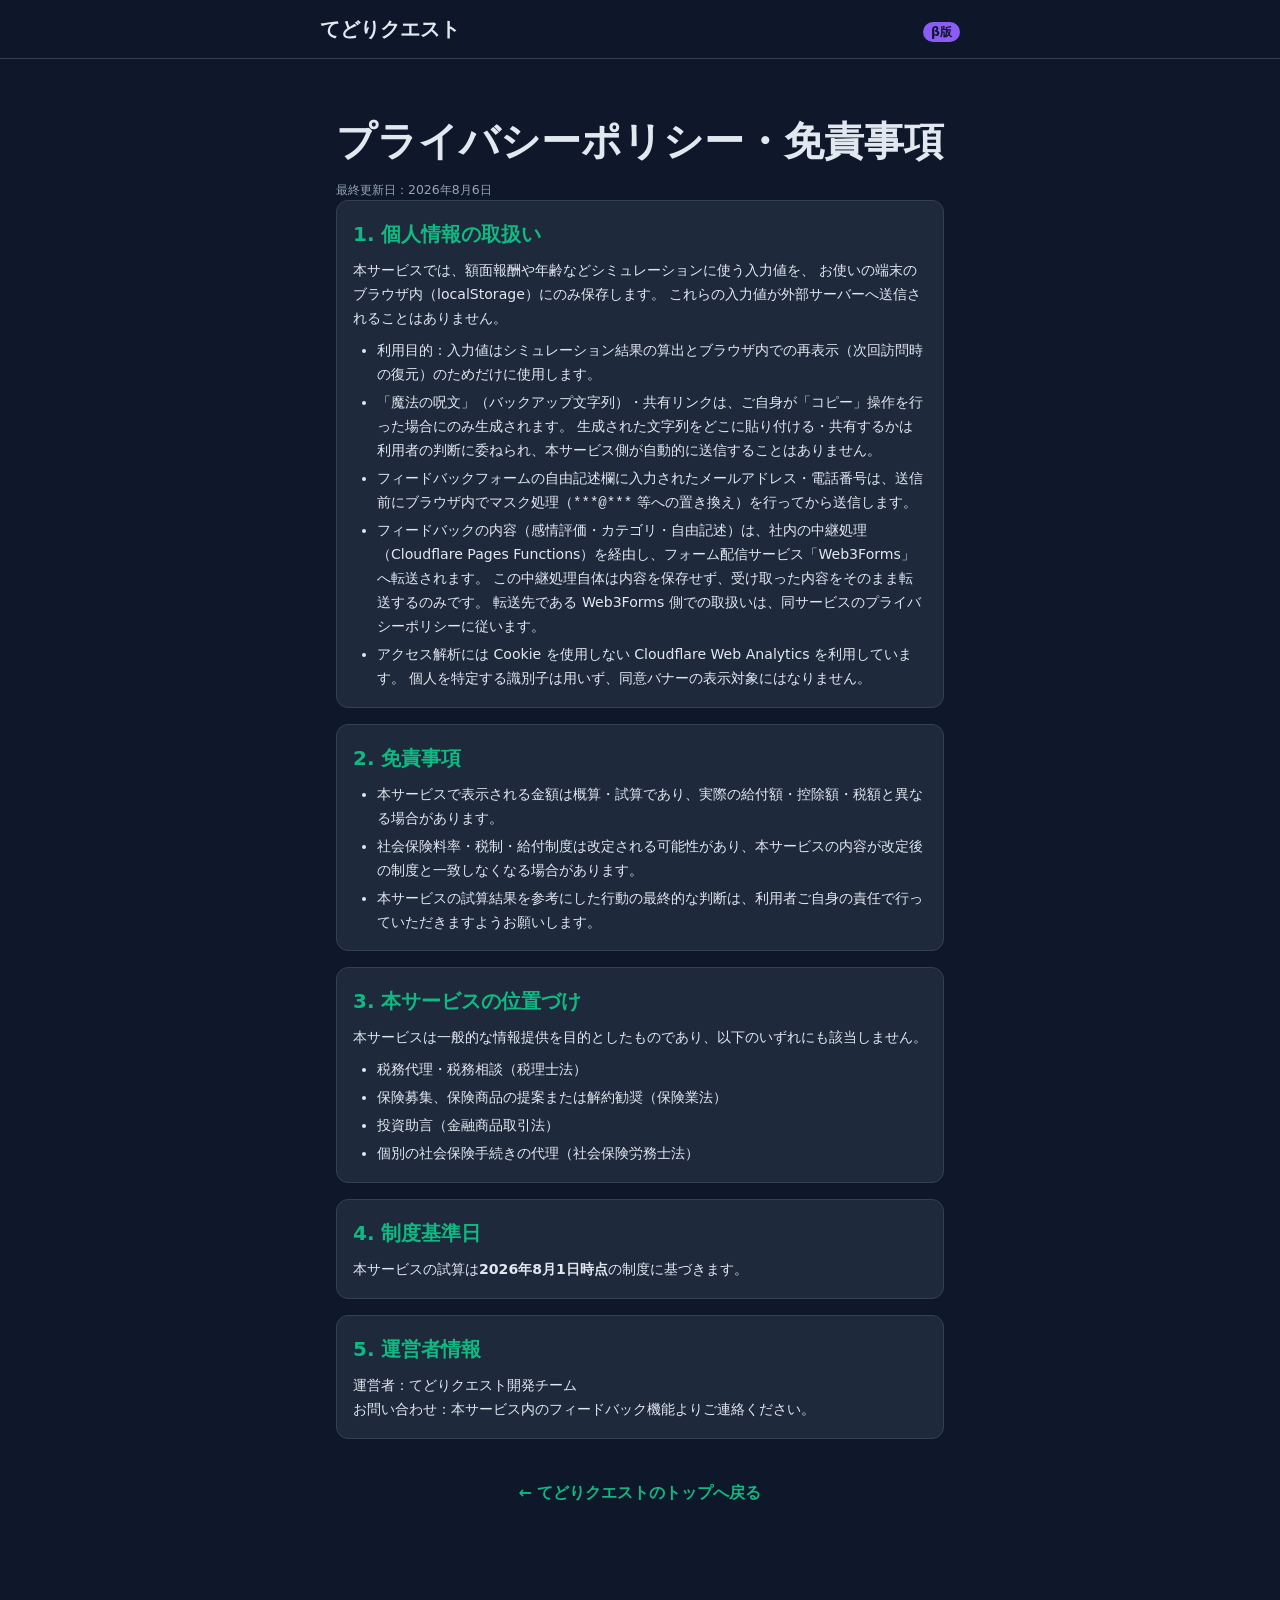
==== privacy.html @ 33de1c2b "Add files via upload" ====
<!DOCTYPE html>
<html lang="ja">
<head>
<meta charset="UTF-8">
<meta name="viewport" content="width=device-width, initial-scale=1, viewport-fit=cover">
<title>プライバシーポリシー・免責事項｜てどりクエスト</title>
<meta name="description" content="てどりクエストのプライバシーポリシー・免責事項・運営者情報。個人情報の取扱いと試算の位置づけについて説明します。">
<meta name="robots" content="noindex">
<link rel="icon" type="image/svg+xml" href="./favicon.svg">
<link rel="stylesheet" href="./style.css">
</head>
<body>

<header class="app-header">
  <div class="app-header__inner">
    <div class="app-header__row">
      <span class="app-header__rank" style="font-size:var(--fs-lg); font-weight:700; color:var(--c-text);">
        てどりクエスト
      </span>
      <span class="app-header__badge">β版</span>
    </div>
  </div>
</header>

<main>
  <section>
    <h1 style="font-size:var(--fs-2xl); margin-top:var(--sp-6);">プライバシーポリシー・免責事項</h1>
    <p class="policy-updated">最終更新日：2026年8月6日</p>

    <div class="card policy-section">
      <h2>1. 個人情報の取扱い</h2>
      <p>
        本サービスでは、額面報酬や年齢などシミュレーションに使う入力値を、
        お使いの端末のブラウザ内（localStorage）にのみ保存します。
        これらの入力値が外部サーバーへ送信されることはありません。
      </p>
      <ul>
        <li>
          利用目的：入力値はシミュレーション結果の算出とブラウザ内での再表示（次回訪問時の復元）のためだけに使用します。
        </li>
        <li>
          「魔法の呪文」（バックアップ文字列）・共有リンクは、ご自身が「コピー」操作を行った場合にのみ生成されます。
          生成された文字列をどこに貼り付ける・共有するかは利用者の判断に委ねられ、本サービス側が自動的に送信することはありません。
        </li>
        <li>
          フィードバックフォームの自由記述欄に入力されたメールアドレス・電話番号は、送信前にブラウザ内でマスク処理（<code>***@***</code> 等への置き換え）を行ってから送信します。
        </li>
        <li>
          フィードバックの内容（感情評価・カテゴリ・自由記述）は、社内の中継処理（Cloudflare Pages Functions）を経由し、フォーム配信サービス「Web3Forms」へ転送されます。
          この中継処理自体は内容を保存せず、受け取った内容をそのまま転送するのみです。
          転送先である Web3Forms 側での取扱いは、同サービスのプライバシーポリシーに従います。
        </li>
        <li>
          アクセス解析には Cookie を使用しない Cloudflare Web Analytics を利用しています。
          個人を特定する識別子は用いず、同意バナーの表示対象にはなりません。
        </li>
      </ul>
    </div>

    <div class="card policy-section">
      <h2>2. 免責事項</h2>
      <ul>
        <li>本サービスで表示される金額は概算・試算であり、実際の給付額・控除額・税額と異なる場合があります。</li>
        <li>社会保険料率・税制・給付制度は改定される可能性があり、本サービスの内容が改定後の制度と一致しなくなる場合があります。</li>
        <li>本サービスの試算結果を参考にした行動の最終的な判断は、利用者ご自身の責任で行っていただきますようお願いします。</li>
      </ul>
    </div>

    <div class="card policy-section">
      <h2>3. 本サービスの位置づけ</h2>
      <p>本サービスは一般的な情報提供を目的としたものであり、以下のいずれにも該当しません。</p>
      <ul>
        <li>税務代理・税務相談（税理士法）</li>
        <li>保険募集、保険商品の提案または解約勧奨（保険業法）</li>
        <li>投資助言（金融商品取引法）</li>
        <li>個別の社会保険手続きの代理（社会保険労務士法）</li>
      </ul>
    </div>

    <div class="card policy-section">
      <h2>4. 制度基準日</h2>
      <p>本サービスの試算は<strong>2026年8月1日時点</strong>の制度に基づきます。</p>
    </div>

    <div class="card policy-section">
      <h2>5. 運営者情報</h2>
      <!-- ★運営者名・連絡先は仕様書に具体的な指定が無いため、実在の名称を推測で埋めていない。
           公開前に正式名称・連絡手段（Xアカウント等）へ差し替えること（要確認・報告済み） -->
      <p>運営者：てどりクエスト開発チーム</p>
      <p>お問い合わせ：本サービス内のフィードバック機能よりご連絡ください。</p>
    </div>

    <p style="margin-top:var(--sp-8); text-align:center;">
      <a class="policy-back" href="./index.html">← てどりクエストのトップへ戻る</a>
    </p>
  </section>
</main>

</body>
</html>
---- style.css ----
/* style.css — 素のCSS。フレームワーク・プリプロセッサ・ビルド不使用（CLAUDE.md 制約9）。 */

/* ===== ① デザイントークン（すべてここで一元管理） ===== */
:root{
  /* 色：必ず HEX。oklch()/lab()/color-mix() 禁止（html2canvas 非対応・CLAUDE.md 制約10） */
  --c-bg:        #0F172A;
  --c-surface:   #1E293B;
  --c-border:    #334155;
  --c-text:      #E2E8F0;
  --c-text-mute: #94A3B8;
  --c-brand:     #10B981;
  --c-accent:    #F59E0B;
  --c-beta:      #8B5CF6;
  --c-danger:    #EF4444;

  /* 間隔：4px グリッド */
  --sp-1:.25rem; --sp-2:.5rem;  --sp-3:.75rem;
  --sp-4:1rem;   --sp-6:1.5rem; --sp-8:2rem;

  /* 文字：clamp でモバイル〜デスクトップを1指定でカバー */
  --fs-xs:  clamp(.7rem, 2.6vw, .78rem);
  --fs-sm:  clamp(.8rem, 3vw,   .88rem);
  --fs-base:clamp(.9rem, 3.4vw, 1rem);
  --fs-lg:  clamp(1.05rem, 4vw, 1.25rem);
  --fs-xl:  clamp(1.3rem, 5.5vw, 1.75rem);
  --fs-2xl: clamp(1.8rem, 8vw,   2.5rem);

  --radius:12px; --radius-full:999px;
  --dur:180ms; --ease:cubic-bezier(.4,0,.2,1);
}

/* ===== ② リセット（最小限） ===== */
*,*::before,*::after{box-sizing:border-box;}
body,h1,h2,h3,h4,p,figure,ul{margin:0;padding:0;}
ul{list-style:none;}
img,svg{display:block;max-width:100%;}
button,input,select,textarea{font:inherit;color:inherit;}
a{color:inherit;}
[hidden]{display:none !important;}   /* ★他のdisplay指定に負けないよう明示する */

/* ===== ③ ベース ===== */
body{
  background:var(--c-bg); color:var(--c-text);
  font-family:"Noto Sans JP",system-ui,-apple-system,"Hiragino Sans",sans-serif;
  font-size:var(--fs-base); line-height:1.7;
  -webkit-text-size-adjust:100%;
  padding-bottom:calc(64px + env(safe-area-inset-bottom));   /* ボトムナビ分の余白 */
}
main{display:block; max-width:640px; margin:0 auto; padding:0 var(--sp-4);}
h2{font-size:var(--fs-xl); font-weight:700;}
h3{font-size:var(--fs-lg); font-weight:700;}
h4{font-size:var(--fs-base); font-weight:700;}
section{padding:var(--sp-6) 0; border-bottom:1px solid var(--c-border);}
section:last-of-type{border-bottom:none;}
.section-lead{color:var(--c-text-mute); font-size:var(--fs-sm); margin-top:var(--sp-1);}

/* ===== ④ コンポーネント（BEM風の命名。ユーティリティを乱造しない） ===== */
.card{
  background:var(--c-surface); border:1px solid var(--c-border);
  border-radius:var(--radius); padding:var(--sp-4);
}
.card + .card{margin-top:var(--sp-4);}
.card__title{display:flex; align-items:center; gap:var(--sp-2); font-size:var(--fs-base); font-weight:700;}

.btn{
  display:inline-flex; align-items:center; justify-content:center; gap:var(--sp-2);
  min-height:44px; padding:var(--sp-3) var(--sp-4);   /* ★タップ領域 44px 確保 */
  border:none; border-radius:var(--radius);
  background:var(--c-brand); color:var(--c-bg); font-weight:700;
  cursor:pointer; transition:opacity var(--dur) var(--ease);
}
.btn:disabled{opacity:.5; cursor:not-allowed;}
.btn--ghost{background:transparent; color:var(--c-brand); border:1px solid var(--c-brand);}
.btn--accent{background:var(--c-accent); color:var(--c-bg);}
.btn--block{width:100%;}
.btn-icon{
  display:inline-flex; align-items:center; justify-content:center;
  min-width:44px; min-height:44px; border:1px solid var(--c-border);
  border-radius:var(--radius); background:transparent; color:var(--c-text-mute); cursor:pointer;
}
.btn.is-loading{position:relative; color:transparent;}
.btn.is-loading::after{
  content:''; position:absolute; width:1.1em; height:1.1em;
  border:2px solid var(--c-bg); border-top-color:transparent;
  border-radius:50%; animation:spin .7s linear infinite;
}
.btn.is-copied{background:var(--c-accent);}
@keyframes spin{to{transform:rotate(360deg);}}

.input{
  width:100%; min-height:44px; padding:var(--sp-3);
  background:var(--c-bg); border:1px solid var(--c-border);
  border-radius:var(--radius); color:var(--c-text);
  font-size:16px;                                     /* ★iOS の自動ズーム防止。16px 未満にしない */
  text-align:right; font-variant-numeric:tabular-nums;
}
.input:focus-visible{outline:2px solid var(--c-brand); outline-offset:2px;}
.input--label{text-align:left; font-variant-numeric:normal;}
.input--select{text-align:left;}
.field{display:flex; flex-direction:column; gap:var(--sp-1); margin-top:var(--sp-3);}
.field:first-child{margin-top:0;}
.field__label{font-size:var(--fs-sm); color:var(--c-text-mute);}
.field-row{display:flex; align-items:center; gap:var(--sp-2); min-height:44px;}
.field-check{display:flex; align-items:center; gap:var(--sp-2); min-height:44px;}
.field-check input{width:20px; height:20px;}

.before-after{display:grid; grid-template-columns:1fr 1fr; gap:var(--sp-3); margin-top:var(--sp-3);}
.before-after .field{margin-top:0;}

/* ===== ⑤ プログレスバー ===== */
.progress{height:8px; background:var(--c-border); border-radius:var(--radius-full); overflow:hidden;}
.progress__fill{
  height:100%; background:var(--c-brand);
  width:var(--progress, 0%);
  transition:width var(--dur) var(--ease);
}

/* ===== ⑥ ヘッダー（常時可視・sticky追従） ===== */
.app-header{
  position:sticky; top:0; z-index:10;
  background:rgba(15,23,42,.92); backdrop-filter:blur(6px);
  border-bottom:1px solid var(--c-border);
  padding:var(--sp-3) var(--sp-4);
}
.app-header__inner{max-width:640px; margin:0 auto; display:flex; flex-direction:column; gap:var(--sp-2);}
.app-header__row{display:flex; align-items:baseline; justify-content:space-between; gap:var(--sp-3);}
.app-header__level{font-size:var(--fs-2xl); font-weight:800; color:var(--c-brand);}
.app-header__rank{font-size:var(--fs-sm); color:var(--c-text-mute);}
.app-header__badge{
  display:inline-flex; align-items:center; padding:0 var(--sp-2); height:20px;
  border-radius:var(--radius-full); background:var(--c-beta); color:var(--c-bg);
  font-size:var(--fs-xs); font-weight:700;
}
.app-header__gap{font-size:var(--fs-xs); color:var(--c-text-mute);}

/* ===== ⑦ ボトムナビ（iOS セーフエリア対応） ===== */
.bottom-nav{
  position:fixed; left:0; right:0; bottom:0; z-index:10;
  display:flex; justify-content:space-around;
  background:var(--c-surface); border-top:1px solid var(--c-border);
  padding:var(--sp-2) var(--sp-2) calc(var(--sp-2) + env(safe-area-inset-bottom));
}
.bottom-nav__item{
  display:flex; flex-direction:column; align-items:center; justify-content:center; gap:2px;
  min-width:44px; min-height:44px; padding:var(--sp-1) var(--sp-2);
  border-radius:var(--radius); color:var(--c-text-mute); font-size:var(--fs-xs);
  text-decoration:none;
}
.bottom-nav__item[aria-current="page"]{color:var(--c-brand); font-weight:700;}

/* ===== ⑧ ボトムシート（iOS対応。§3.5） ===== */
.bottom-sheet{
  position:fixed; inset:0; z-index:20;
  display:flex; align-items:flex-end; justify-content:center;
  background:rgba(15,23,42,.72);
}
.bottom-sheet__panel{
  width:100%; max-width:640px;
  height:auto; max-height:90dvh;      /* ★vhではなくdvh（キーボード出現時のズレ防止） */
  overflow-y:auto; overscroll-behavior:contain;
  background:var(--c-surface); border-top:1px solid var(--c-border);
  border-radius:var(--radius) var(--radius) 0 0;
  padding:var(--sp-6) var(--sp-4);
  padding-bottom:calc(var(--sp-6) + env(safe-area-inset-bottom));
}
.bottom-sheet__head{display:flex; align-items:center; justify-content:space-between; margin-bottom:var(--sp-4);}

/* ===== ⑨ フィードバックUI（§3.6） ===== */
.emotion-buttons{display:flex; gap:var(--sp-2);}
.emotion-buttons .btn{flex:1; flex-direction:column; background:var(--c-bg); color:var(--c-text); border:1px solid var(--c-border); font-weight:400;}
.emotion-buttons .btn[aria-pressed="true"]{border-color:var(--c-brand); color:var(--c-brand); font-weight:700;}

.chip-group{display:flex; flex-wrap:wrap; gap:var(--sp-2); margin-top:var(--sp-3);}
.chip{
  display:inline-flex; align-items:center; min-height:44px; padding:0 var(--sp-3);
  border:1px solid var(--c-border); border-radius:var(--radius-full);
  background:transparent; color:var(--c-text); font-size:var(--fs-sm); cursor:pointer;
}
.chip[aria-pressed="true"]{background:var(--c-brand); color:var(--c-bg); border-color:var(--c-brand); font-weight:700;}

.feedback-note{font-size:var(--fs-xs); color:var(--c-text-mute); margin-top:var(--sp-2);}
textarea.input{text-align:left; resize:vertical; min-height:88px;}

/* ===== ⑩ サブスクリプション階層UI（§3.9） ===== */
.sub-category > summary{
  display:flex; justify-content:space-between; align-items:center;
  min-height:44px; padding:var(--sp-3); cursor:pointer;
  list-style:none;                          /* デフォルトの三角を消す */
}
.sub-category > summary::-webkit-details-marker{display:none;}
.sub-category > summary::after{content:'▼'; transition:transform var(--dur) var(--ease);}
.sub-category[open] > summary::after{transform:rotate(180deg);}
.sub-category{border:1px solid var(--c-border); border-radius:var(--radius); margin-top:var(--sp-3);}
.sub-category:first-child{margin-top:0;}

.sub-badge{font-size:var(--fs-xs); color:var(--c-brand); font-weight:700;}

.sub-service{padding:0 var(--sp-3) var(--sp-4);}
.sub-service h4{margin-bottom:var(--sp-2);}

.plan-chips{display:flex; flex-wrap:wrap; gap:var(--sp-2);}
.plan-chips label{position:relative;}
.plan-chips input{position:absolute; opacity:0; width:0; height:0;}
.plan-chips span{
  display:inline-flex; align-items:center; justify-content:center; text-align:center;
  min-height:44px; padding:var(--sp-2) var(--sp-3);
  border:1px solid var(--c-border); border-radius:var(--radius);
  font-size:var(--fs-xs); line-height:1.3;
}
/* ★キーボード操作でも選択位置が分かるようにする */
.plan-chips input:focus-visible + span{outline:2px solid var(--c-brand); outline-offset:2px;}
.plan-chips input:checked + span{
  background:var(--c-brand); color:var(--c-bg); border-color:var(--c-brand); font-weight:700;
}

.audience-toggle{display:flex; align-items:center; gap:var(--sp-2); margin-bottom:var(--sp-3); font-size:var(--fs-sm); color:var(--c-text-mute);}

.other-sub-rows{display:flex; flex-direction:column; gap:var(--sp-2); padding:var(--sp-3);}
.other-sub-row{display:grid; grid-template-columns:1.4fr 1fr 44px; gap:var(--sp-2); align-items:center;}
.empty-state{color:var(--c-text-mute); font-size:var(--fs-sm); padding:var(--sp-3);}

/* ===== ⑪ クエスト一覧 ===== */
.quest-list{display:flex; flex-direction:column; gap:var(--sp-3); margin-top:var(--sp-3);}
.quest-item{background:var(--c-surface); border:1px solid var(--c-border); border-radius:var(--radius); padding:var(--sp-4);}
.quest-item__head{display:flex; justify-content:space-between; align-items:flex-start; gap:var(--sp-3);}
.quest-item__title{font-size:var(--fs-base); line-height:1.5;}
.quest-item__toggle{display:flex; align-items:center; gap:var(--sp-2); font-size:var(--fs-xs); white-space:nowrap;}
.quest-item__toggle input{width:20px; height:20px; flex-shrink:0;}
.quest-item__summary{color:var(--c-text-mute); font-size:var(--fs-sm); margin-top:var(--sp-2);}
.quest-item__description{margin-top:var(--sp-2);}
.quest-item__basis{margin-top:var(--sp-3); border-top:1px solid var(--c-border); padding-top:var(--sp-2);}
.quest-item__basis summary{cursor:pointer; color:var(--c-brand); font-size:var(--fs-sm); font-weight:700; min-height:44px; display:flex; align-items:center;}
.quest-item__talkscript{margin-top:var(--sp-2); padding-left:var(--sp-4); list-style:disc;}
.quest-item__talkscript li{margin-top:var(--sp-1);}
.quest-item__disclaimer{margin-top:var(--sp-2); font-size:var(--fs-xs); color:var(--c-text-mute);}

/* ===== ⑫ リボ払いアラート（WCAG 2.3.1：点滅禁止・減衰パルス2回で停止） ===== */
@keyframes pulse-decay{
  0%  { box-shadow:0 0 0 0 rgba(239,68,68,.45); }
  70% { box-shadow:0 0 0 12px rgba(239,68,68,0); }
  100%{ box-shadow:0 0 0 0 rgba(239,68,68,0); }
}
.revolving-alert{
  display:flex; align-items:center; gap:var(--sp-2);
  border:1px solid var(--c-danger); border-radius:var(--radius);
  padding:var(--sp-3); margin-top:var(--sp-3);
  background:rgba(239,68,68,.08); color:var(--c-danger); font-weight:700;
  animation:pulse-decay 1s var(--ease) 2;   /* ★infinite禁止。2回で必ず停止する */
}

/* ===== ⑫a トースト通知 ===== */
.toast{
  position:fixed; left:50%; bottom:calc(72px + env(safe-area-inset-bottom));
  transform:translateX(-50%);
  max-width:90vw; z-index:30;
  background:var(--c-surface); border:1px solid var(--c-border); border-radius:var(--radius);
  padding:var(--sp-3) var(--sp-4); font-size:var(--fs-sm);
  box-shadow:0 4px 16px rgba(0,0,0,.35);
}
.toast--warn{border-color:var(--c-danger); color:var(--c-danger);}
.toast--levelup{border-color:var(--c-accent); color:var(--c-accent); font-weight:700;}

/* ===== ⑬ マイカルテ ===== */
.karte{text-align:center;}
.karte__level{font-size:var(--fs-2xl); font-weight:800; color:var(--c-brand);}
.karte__rank{font-size:var(--fs-lg); font-weight:700; margin-top:var(--sp-1);}
.karte__amount{font-size:1.1rem; font-weight:500; color:var(--c-brand); margin-top:var(--sp-3);}
.karte__amount-value{font-size:1.3rem; font-weight:700;}
.karte__disclaimer{display:block; font-size:var(--fs-xs); color:var(--c-text-mute); margin-top:var(--sp-2);}
.karte-actions{display:flex; flex-wrap:wrap; gap:var(--sp-2); margin-top:var(--sp-4); justify-content:center;}
.btn-copy-spell{min-width:14rem; justify-content:center;}  /* ラベル長変化での伸縮を防ぐ */
.spell-restore{display:flex; gap:var(--sp-2); margin-top:var(--sp-3);}
.spell-restore .input{text-align:left; font-size:var(--fs-sm);}

/* ===== ⑬a キャプチャ安全CSS（§4.4）：html2canvas 非対応プロパティを無効化 ===== */
.capture-safe, .capture-safe *{
  backdrop-filter:none !important; filter:none !important; box-shadow:none !important;
}
.capture-safe{ background-color:#0F172A !important; color:#E2E8F0 !important; }
.capture-safe .card{ background-color:#1E293B !important; border-color:#334155 !important; }
.capture-safe .karte__level,
.capture-safe .karte__amount{ color:#10B981 !important; }

/* ===== ⑬b 画像モーダル（iOS長押し保存の案内） ===== */
.image-modal__img{width:100%; border-radius:var(--radius); margin-top:var(--sp-3);}

/* ===== ⑬c プリントCSSフォールバック：Dark Modeのまま印刷すると判読不能になるため反転 ===== */
@media print{
  *{-webkit-print-color-adjust:exact !important; print-color-adjust:exact !important;}
  body{background:#fff !important; color:#0F172A !important;}
  .karte{background:#fff !important; border:2px solid #0F172A !important;
         break-inside:avoid; page-break-inside:avoid;}
  .karte__level, .karte__amount{color:#047857 !important;}
  .bottom-nav, .btn, .toast, .app-header__badge{display:none !important;}
  @page{margin:12mm;}
}

/* ===== ⑬d フッター（§7.4：法定表示への導線。全ページ共通） ===== */
.app-footer{
  margin-top:var(--sp-8); padding-top:var(--sp-6);
  border-top:1px solid var(--c-border);
  text-align:center;
}
.app-footer__link{
  display:inline-flex; align-items:center; justify-content:center;
  min-height:44px; padding:0 var(--sp-3);
  color:var(--c-text-mute); font-size:var(--fs-sm); text-decoration:underline;
}
.app-footer__link:hover, .app-footer__link:focus-visible{color:var(--c-brand);}
.app-footer__note{margin-top:var(--sp-1); font-size:var(--fs-xs); color:var(--c-text-mute);}

/* ===== ⑬e privacy.html 専用の簡易レイアウト（index.htmlと統一感のあるトークンを流用） ===== */
.policy-section{margin-top:var(--sp-6);}
.policy-section:first-of-type{margin-top:0;}
.policy-section h2{font-size:var(--fs-lg); color:var(--c-brand); margin-bottom:var(--sp-2);}
.policy-section p, .policy-section li{color:var(--c-text); font-size:var(--fs-sm);}
.policy-section ul{list-style:disc; padding-left:var(--sp-6); margin-top:var(--sp-2);}
.policy-section li + li{margin-top:var(--sp-1);}
.policy-back{
  display:inline-flex; align-items:center; gap:var(--sp-2);
  min-height:44px; padding:0 var(--sp-2);
  color:var(--c-brand); font-weight:700; text-decoration:none;
}
.policy-updated{color:var(--c-text-mute); font-size:var(--fs-xs); margin-top:var(--sp-1);}

/* ===== ⑭ アクセシビリティ／モーション配慮 ===== */
.visually-hidden{
  position:absolute; width:1px; height:1px; padding:0; margin:-1px;
  overflow:hidden; clip:rect(0,0,0,0); white-space:nowrap; border:0;
}
@media (prefers-reduced-motion: reduce){
  *,*::before,*::after{animation:none !important; transition:none !important;}
}
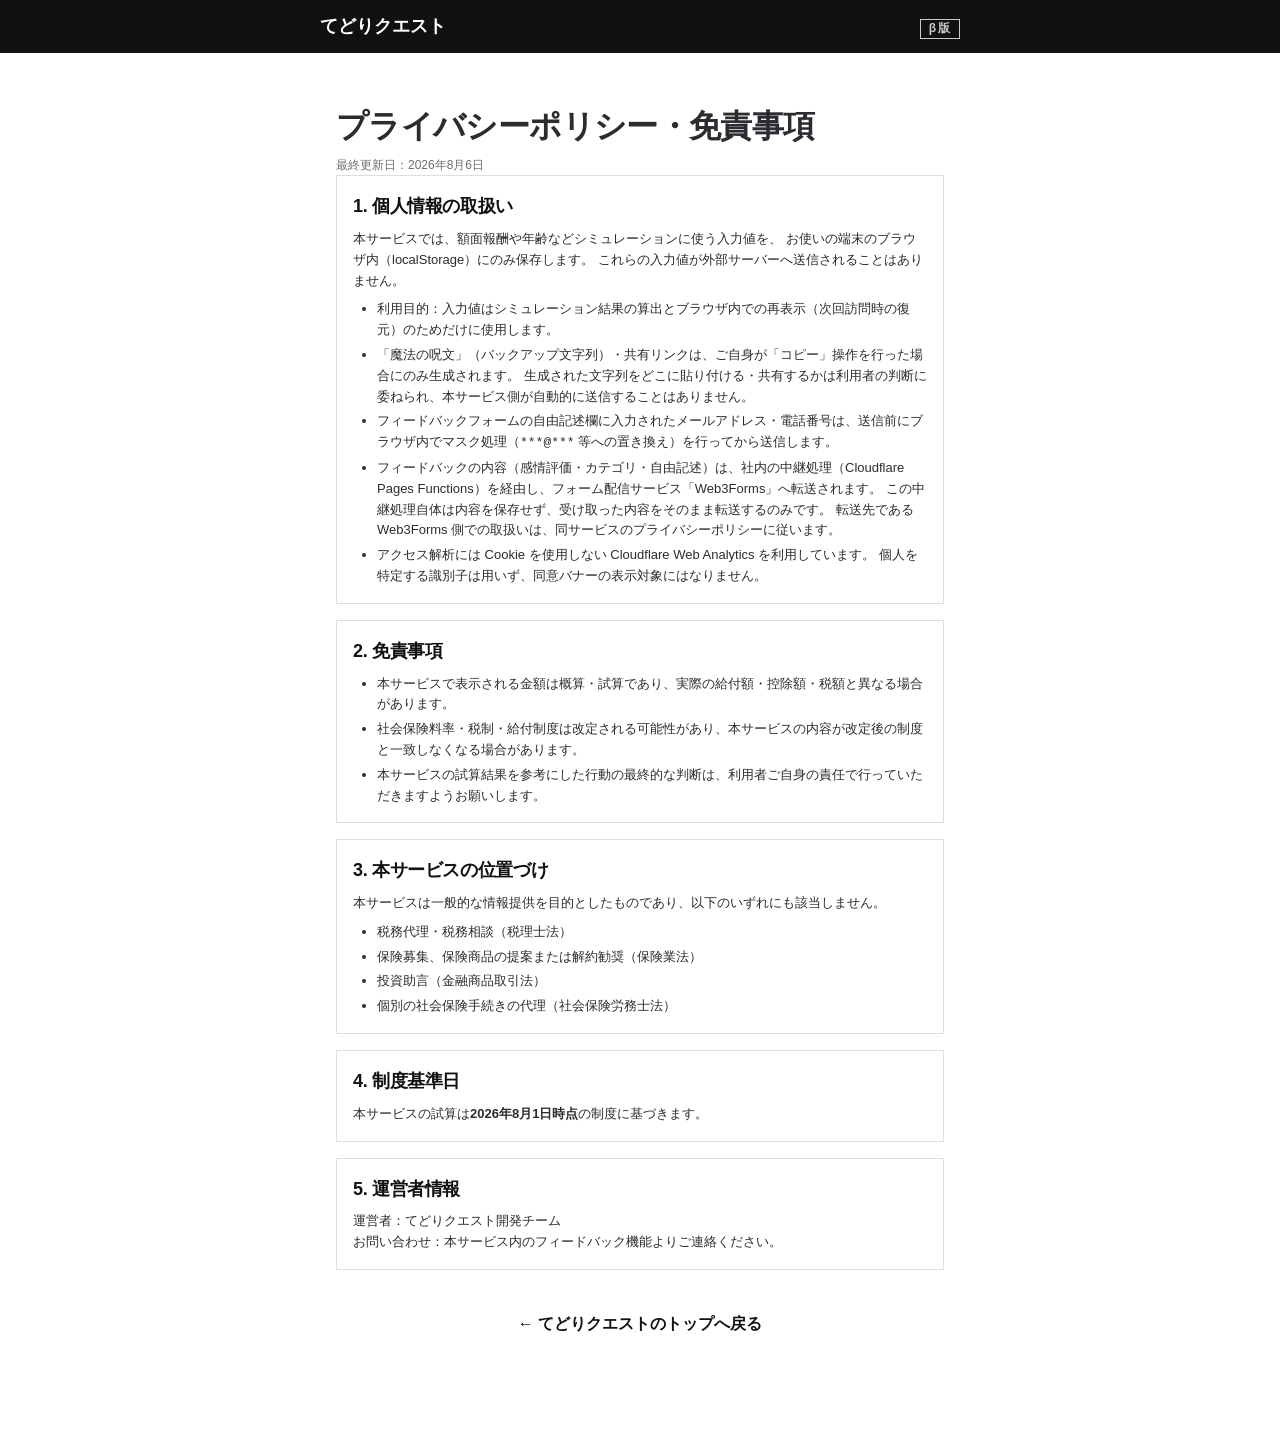
==== commit 25ccd4b4: "UIデザイン仕様書に基づく全面CSS改修とLv.99暴発バグを修正 - UIデザイン実装仕様書（ストイック・ミニマリズム）に基づきstyle.cssを全面改修。   角丸・box-shadowを完全排" ====
--- a/privacy.html
+++ b/privacy.html
@@ -14,7 +14,7 @@
 <header class="app-header">
   <div class="app-header__inner">
     <div class="app-header__row">
-      <span class="app-header__rank" style="font-size:var(--fs-lg); font-weight:700; color:var(--c-text);">
+      <span class="app-header__rank" style="font-size:var(--fs-h3); font-weight:700; color:var(--base);">
         てどりクエスト
       </span>
       <span class="app-header__badge">β版</span>
@@ -24,7 +24,7 @@
 
 <main>
   <section>
-    <h1 style="font-size:var(--fs-2xl); margin-top:var(--sp-6);">プライバシーポリシー・免責事項</h1>
+    <h1 style="font-size:var(--fs-h1); margin-top:var(--sp-6);">プライバシーポリシー・免責事項</h1>
     <p class="policy-updated">最終更新日：2026年8月6日</p>
 
     <div class="card policy-section">
--- a/style.css
+++ b/style.css
@@ -1,31 +1,36 @@
-/* style.css — 素のCSS。フレームワーク・プリプロセッサ・ビルド不使用（CLAUDE.md 制約9）。 */
+/* style.css — 素のCSS。フレームワーク・プリプロセッサ・ビルド不使用（CLAUDE.md 制約9）。
+   ★UIデザイン実装仕様書（tedori-quest-ui-spec.md）準拠のストイック・ミニマリズムデザイン
+     （2026-08-08 全面改修）。角丸・box-shadow・半透明・グラデーションを排除し、
+     7色パレット＋Noto Sans JP（500/700/900のみ）で構成する。 */
 
 /* ===== ① デザイントークン（すべてここで一元管理） ===== */
 :root{
-  /* 色：必ず HEX。oklch()/lab()/color-mix() 禁止（html2canvas 非対応・CLAUDE.md 制約10） */
-  --c-bg:        #0F172A;
-  --c-surface:   #1E293B;
-  --c-border:    #334155;
-  --c-text:      #E2E8F0;
-  --c-text-mute: #94A3B8;
-  --c-brand:     #10B981;
-  --c-accent:    #F59E0B;
-  --c-beta:      #8B5CF6;
-  --c-danger:    #EF4444;
-
-  /* 間隔：4px グリッド */
+  /* 色：UIデザイン実装仕様書 §2 準拠。この7色のみで構成する（HEX固定・oklch()等は使わない＝CLAUDE.md 制約10） */
+  --base:      #FFFFFF;   /* 背景・ボタンのホバー時背景・反転文字色 */
+  --main:      #111114;   /* ヘッダー背景・見出し・ボタン背景・強調テキスト */
+  --accent:    #E23E14;   /* ★面積3%ルール。警告の左ボーダー線・アイコン・エラー文字のみに使う */
+  --text-gray: #2A2C30;   /* 通常の本文テキスト */
+  --sub-gray:  #6E6E6A;   /* 注記・補足ラベル */
+  --border:    #DEDEDA;   /* 区切り線のみ */
+  --dark-sub:  #C9C9C5;   /* 黒帯（ヘッダー等）上のサブテキスト */
+
+  /* 間隔：4px グリッド（仕様書に規定なし。既存の間隔設計を踏襲する） */
   --sp-1:.25rem; --sp-2:.5rem;  --sp-3:.75rem;
   --sp-4:1rem;   --sp-6:1.5rem; --sp-8:2rem;
 
-  /* 文字：clamp でモバイル〜デスクトップを1指定でカバー */
-  --fs-xs:  clamp(.7rem, 2.6vw, .78rem);
-  --fs-sm:  clamp(.8rem, 3vw,   .88rem);
-  --fs-base:clamp(.9rem, 3.4vw, 1rem);
-  --fs-lg:  clamp(1.05rem, 4vw, 1.25rem);
-  --fs-xl:  clamp(1.3rem, 5.5vw, 1.75rem);
-  --fs-2xl: clamp(1.8rem, 8vw,   2.5rem);
-
-  --radius:12px; --radius-full:999px;
+  /* 文字サイズ・字間：UIデザイン実装仕様書 §3 準拠（固定px。レスポンシブclampは使わない） */
+  --fs-h1: 32px; --ls-h1: -0.02em;         /* H1見出し・900 */
+  --fs-h2: 24px; --ls-h2: -0.02em;         /* H2見出し・900 */
+  --fs-h3: 18px; --ls-h3: -0.02em;         /* H3見出し・700 */
+  --fs-body: 16px;                         /* 本文・500・line-height:1.6 */
+  --fs-data: 24px;                         /* 強調値（金額表示など）・900 */
+  --fs-button: 16px; --ls-button: 0.1em;   /* ボタン文字・700 */
+  --fs-label: 12px; --ls-label: 0.12em;    /* 英字/小ラベル・700 */
+  --fs-label-lg: 14px;                     /* 英字/小ラベルの大きい方 */
+  --fs-xs: 12px;                           /* 仕様書に明記の無い注記・キャプション類（sub-gray表示）用 */
+  --fs-sm: 13px;
+
+  --radius:0; --radius-full:0;             /* ★角丸は完全排除（すべて0固定・下の②で!important強制） */
   --dur:180ms; --ease:cubic-bezier(.4,0,.2,1);
 }
 
@@ -38,128 +43,228 @@
 a{color:inherit;}
 [hidden]{display:none !important;}   /* ★他のdisplay指定に負けないよう明示する */
 
+/* ★UIデザイン実装仕様書 §1：角丸・立体感（box-shadow）の完全排除。
+   個別コンポーネントの指定に関わらず、すべての要素に一律で適用する（最優先の安全網）。 */
+*,*::before,*::after{ border-radius:0 !important; box-shadow:none !important; }
+
 /* ===== ③ ベース ===== */
 body{
-  background:var(--c-bg); color:var(--c-text);
-  font-family:"Noto Sans JP",system-ui,-apple-system,"Hiragino Sans",sans-serif;
-  font-size:var(--fs-base); line-height:1.7;
+  background:var(--base); color:var(--text-gray);
+  font-family:'Noto Sans JP', sans-serif;
+  font-weight:500;
+  font-size:var(--fs-body); line-height:1.6;
+  font-feature-settings:"palt" 1;          /* ★仕様書 §3：カーニング必須 */
   -webkit-text-size-adjust:100%;
   padding-bottom:calc(64px + env(safe-area-inset-bottom));   /* ボトムナビ分の余白 */
 }
 main{display:block; max-width:640px; margin:0 auto; padding:0 var(--sp-4);}
-h2{font-size:var(--fs-xl); font-weight:700;}
-h3{font-size:var(--fs-lg); font-weight:700;}
-h4{font-size:var(--fs-base); font-weight:700;}
-section{padding:var(--sp-6) 0; border-bottom:1px solid var(--c-border);}
+h1{font-size:var(--fs-h1); font-weight:900; letter-spacing:var(--ls-h1);}
+h2{font-size:var(--fs-h2); font-weight:900; letter-spacing:var(--ls-h2);}
+h3{font-size:var(--fs-h3); font-weight:700; letter-spacing:var(--ls-h3);}
+h4{font-size:var(--fs-body); font-weight:700;}
+p{font-weight:500; line-height:1.6;}
+section{padding:var(--sp-6) 0; border-bottom:1px solid var(--border);}
 section:last-of-type{border-bottom:none;}
-.section-lead{color:var(--c-text-mute); font-size:var(--fs-sm); margin-top:var(--sp-1);}
+.section-lead{color:var(--sub-gray); font-size:var(--fs-sm); margin-top:var(--sp-1);}
+
+/* ★強調値（金額表示など）。UIデザイン実装仕様書 §3：24px/900/字間なし */
+.data-value{font-size:var(--fs-data); font-weight:900; color:var(--main);}
 
 /* ===== ④ コンポーネント（BEM風の命名。ユーティリティを乱造しない） ===== */
 .card{
-  background:var(--c-surface); border:1px solid var(--c-border);
-  border-radius:var(--radius); padding:var(--sp-4);
+  background:var(--base); border:1px solid var(--border); padding:var(--sp-4);
 }
 .card + .card{margin-top:var(--sp-4);}
-.card__title{display:flex; align-items:center; gap:var(--sp-2); font-size:var(--fs-base); font-weight:700;}
-
+.card__title{display:flex; align-items:center; gap:var(--sp-2); font-size:var(--fs-body); font-weight:700;}
+
+/* --- ボタン（.btn）。UIデザイン実装仕様書 §4.3 準拠 ---
+   ★通常時：背景--main・文字--base。ホバー時：背景--base・文字--main＋境界線2px solid --main に反転。
+     ホバーで枠線が「現れる」とサイズがずれるため、通常時から2px（背景と同色）の枠を確保しておく。 */
 .btn{
   display:inline-flex; align-items:center; justify-content:center; gap:var(--sp-2);
   min-height:44px; padding:var(--sp-3) var(--sp-4);   /* ★タップ領域 44px 確保 */
-  border:none; border-radius:var(--radius);
-  background:var(--c-brand); color:var(--c-bg); font-weight:700;
-  cursor:pointer; transition:opacity var(--dur) var(--ease);
-}
-.btn:disabled{opacity:.5; cursor:not-allowed;}
-.btn--ghost{background:transparent; color:var(--c-brand); border:1px solid var(--c-brand);}
-.btn--accent{background:var(--c-accent); color:var(--c-bg);}
+  border:2px solid var(--main);
+  background:var(--main); color:var(--base);
+  font-size:var(--fs-button); font-weight:700; letter-spacing:var(--ls-button);
+  cursor:pointer; transition:background var(--dur) var(--ease), color var(--dur) var(--ease);
+}
+.btn:hover{background:var(--base); color:var(--main);}
+.btn:disabled{opacity:.4; cursor:not-allowed;}
+.btn:disabled:hover{background:var(--main); color:var(--base);}
+/* --- 反転済み（アウトライン）の常設スタイル。戻る・キャンセル等の副次アクションに使う ---
+   ホバーで通常ボタンと逆方向（明→暗）に反転する。 */
+.btn--ghost{background:var(--base); color:var(--main); border-color:var(--main);}
+.btn--ghost:hover{background:var(--main); color:var(--base);}
+.btn--ghost:disabled:hover{background:var(--base); color:var(--main);}
+/* ★アクセント（赤）はボタン背景に使わない（仕様書 §2 禁止事項）。通常ボタンと同一の見た目にする */
+.btn--accent{background:var(--main); color:var(--base); border-color:var(--main);}
+.btn--accent:hover{background:var(--base); color:var(--main);}
 .btn--block{width:100%;}
 .btn-icon{
   display:inline-flex; align-items:center; justify-content:center;
-  min-width:44px; min-height:44px; border:1px solid var(--c-border);
-  border-radius:var(--radius); background:transparent; color:var(--c-text-mute); cursor:pointer;
+  min-width:44px; min-height:44px; border:1px solid var(--border);
+  background:var(--base); color:var(--text-gray); cursor:pointer;
 }
 .btn.is-loading{position:relative; color:transparent;}
 .btn.is-loading::after{
   content:''; position:absolute; width:1.1em; height:1.1em;
-  border:2px solid var(--c-bg); border-top-color:transparent;
-  border-radius:50%; animation:spin .7s linear infinite;
-}
-.btn.is-copied{background:var(--c-accent);}
+  border:2px solid var(--base); border-top-color:transparent;
+  animation:spin .7s linear infinite;
+}
+.btn--ghost.is-loading::after{border-color:var(--main); border-top-color:transparent;}
+.btn.is-copied{color:var(--accent);}   /* ★背景は変えず、文字色のみアクセントにして完了を伝える */
 @keyframes spin{to{transform:rotate(360deg);}}
 
 .input{
   width:100%; min-height:44px; padding:var(--sp-3);
-  background:var(--c-bg); border:1px solid var(--c-border);
-  border-radius:var(--radius); color:var(--c-text);
+  background:var(--base); border:1px solid var(--border); color:var(--text-gray);
   font-size:16px;                                     /* ★iOS の自動ズーム防止。16px 未満にしない */
+  font-weight:500;
   text-align:right; font-variant-numeric:tabular-nums;
 }
-.input:focus-visible{outline:2px solid var(--c-brand); outline-offset:2px;}
+.input:focus-visible{outline:2px solid var(--main); outline-offset:2px;}
 .input--label{text-align:left; font-variant-numeric:normal;}
 .input--select{text-align:left;}
+/* ★プレースホルダー（例）と実際に入力済みの値を見分けやすくする（改善要望対応）。
+   プレースホルダーは薄く・斜体、入力済みの値は不透明・通常体で表示する。 */
+.input::placeholder{color:var(--sub-gray); opacity:.65; font-style:italic;}
+.input:not(:placeholder-shown){color:var(--text-gray); font-weight:700;}
 .field{display:flex; flex-direction:column; gap:var(--sp-1); margin-top:var(--sp-3);}
 .field:first-child{margin-top:0;}
-.field__label{font-size:var(--fs-sm); color:var(--c-text-mute);}
+.field__label{font-size:var(--fs-sm); color:var(--sub-gray);}
 .field-row{display:flex; align-items:center; gap:var(--sp-2); min-height:44px;}
 .field-check{display:flex; align-items:center; gap:var(--sp-2); min-height:44px;}
-.field-check input{width:20px; height:20px;}
+.field-check input{width:20px; height:20px; accent-color:var(--main);}
+
+/* ===== Tips アイコン（？マーク。タップでツールチップ表示・外側タップ/バックドロップで確実に閉じる） =====
+   ★ユーザーテストフィードバック改修（2026-08-08）：以前は :hover / :focus-within でも表示するCSSに
+     していたため、outside-clickでdetailsの[open]属性を外してもフォーカスが要約要素に残ったままだと
+     :focus-within が効き続け「閉じたはずが裏に隠れているだけ」に見えるバグがあった。
+     表示条件を[open]属性のみに一本化し、js/app.jsのbackdrop連動と組み合わせて確実に閉じるようにする。 */
+.field__label-row{display:flex; align-items:center; justify-content:space-between; gap:var(--sp-2);}
+.field__label-row .field__label{margin:0;}
+details.tip{position:relative; display:inline-block;}
+details.tip[open]{z-index:16;}                 /* ★backdrop(z-index:15)より確実に手前に出す */
+details.tip > summary{
+  display:flex; align-items:center; justify-content:center;
+  width:20px; height:20px; border:1px solid var(--main);
+  background:var(--base); color:var(--main);
+  font-size:var(--fs-xs); font-weight:700; line-height:1;
+  cursor:pointer; list-style:none; user-select:none;
+}
+details.tip > summary::-webkit-details-marker{display:none;}
+details.tip > summary:hover{background:var(--main); color:var(--base);}
+details.tip > .tip__text{display:none;}
+details.tip[open] > .tip__text{
+  display:block;
+  position:absolute; right:0; top:calc(100% + 6px); z-index:16;
+  width:220px; max-width:70vw;
+  background:var(--base); border:1px solid var(--main);
+  padding:var(--sp-2) var(--sp-3);
+  font-size:var(--fs-xs); color:var(--text-gray); text-align:left; font-weight:500;
+}
+
+/* Tips用の透明バックドロップ。開いている間だけ表示し、外側タップで確実に閉じられるようにする */
+.tip-backdrop{position:fixed; inset:0; z-index:15; background:transparent;}
+
+.field-hint{margin-top:var(--sp-2);}
+.field-hint summary{
+  cursor:pointer; min-height:44px; display:flex; align-items:center;
+  font-size:var(--fs-sm); color:var(--sub-gray);
+}
+.field-hint p{margin-top:var(--sp-2); font-size:var(--fs-sm); color:var(--sub-gray);}
+
+.cost-card__reveal-btn{margin-top:var(--sp-3);}
+.cost-card__optimized{
+  margin-top:var(--sp-3); padding-top:var(--sp-3); border-top:1px dashed var(--border);
+}
 
 .before-after{display:grid; grid-template-columns:1fr 1fr; gap:var(--sp-3); margin-top:var(--sp-3);}
 .before-after .field{margin-top:0;}
 
 /* ===== ⑤ プログレスバー ===== */
-.progress{height:8px; background:var(--c-border); border-radius:var(--radius-full); overflow:hidden;}
+.progress{height:8px; background:var(--border); overflow:hidden;}
 .progress__fill{
-  height:100%; background:var(--c-brand);
+  height:100%; background:var(--main);
   width:var(--progress, 0%);
   transition:width var(--dur) var(--ease);
 }
 
-/* ===== ⑥ ヘッダー（常時可視・sticky追従） ===== */
+/* ===== ⑤a 家賃の常時比較メーター ===== */
+.rent-meter__verdict{font-weight:700; margin-top:.75rem; color:var(--text-gray);}
+.rent-meter__verdict[data-level="appropriate"]{color:var(--main);}
+.rent-meter__verdict[data-level="over_average"]{color:var(--sub-gray);}
+.rent-meter__verdict[data-level="over_limit"]{color:var(--accent);}
+
+.rent-meter{margin-top:var(--sp-2);}
+.rent-meter__bar{
+  position:relative; height:14px; background:var(--border); overflow:hidden;
+}
+.rent-meter__fill{
+  height:100%; background:var(--main);
+  width:var(--progress, 0%);
+  transition:width var(--dur) var(--ease);
+}
+/* 上限超過時はバー自体を警告色にする（判定と連動）。ただしアクセント（赤）は帯の塗りには使わず、
+   目立たせたい時は sub-gray止まりにする（仕様書 §2 禁止事項：赤を背景ベタ塗りに使わない） */
+.rent-meter__bar[data-level="over_limit"] .rent-meter__fill{background:var(--sub-gray);}
+
+.rent-meter__marker{
+  position:absolute; top:0; bottom:0; width:2px;
+  background:var(--base);
+  transform:translateX(-50%);
+}
+.rent-meter__legend{
+  display:flex; gap:var(--sp-4); margin-top:var(--sp-2);
+  font-size:var(--fs-xs); color:var(--sub-gray);
+}
+.rent-meter__legend span{display:inline-flex; align-items:center; gap:4px;}
+.rent-meter__dot{width:8px; height:8px; background:var(--sub-gray);}
+.rent-meter__dot--limit{background:var(--accent);}
+
+/* ===== ⑥ ヘッダー（常時可視・sticky追従）。UIデザイン実装仕様書 §4.1「ステータスバー」 ===== */
 .app-header{
   position:sticky; top:0; z-index:10;
-  background:rgba(15,23,42,.92); backdrop-filter:blur(6px);
-  border-bottom:1px solid var(--c-border);
+  background:var(--main);
   padding:var(--sp-3) var(--sp-4);
 }
 .app-header__inner{max-width:640px; margin:0 auto; display:flex; flex-direction:column; gap:var(--sp-2);}
 .app-header__row{display:flex; align-items:baseline; justify-content:space-between; gap:var(--sp-3);}
-.app-header__level{font-size:var(--fs-2xl); font-weight:800; color:var(--c-brand);}
-.app-header__rank{font-size:var(--fs-sm); color:var(--c-text-mute);}
+.app-header__level{font-size:var(--fs-data); font-weight:900; color:var(--base);}
+.app-header__rank{font-size:var(--fs-sm); font-weight:700; color:var(--dark-sub);}
 .app-header__badge{
   display:inline-flex; align-items:center; padding:0 var(--sp-2); height:20px;
-  border-radius:var(--radius-full); background:var(--c-beta); color:var(--c-bg);
-  font-size:var(--fs-xs); font-weight:700;
-}
-.app-header__gap{font-size:var(--fs-xs); color:var(--c-text-mute);}
+  border:1px solid var(--dark-sub); background:transparent; color:var(--dark-sub);
+  font-size:var(--fs-label); font-weight:700; letter-spacing:var(--ls-label);
+}
+.app-header__gap{font-size:var(--fs-xs); color:var(--dark-sub);}
 
 /* ===== ⑦ ボトムナビ（iOS セーフエリア対応） ===== */
 .bottom-nav{
   position:fixed; left:0; right:0; bottom:0; z-index:10;
   display:flex; justify-content:space-around;
-  background:var(--c-surface); border-top:1px solid var(--c-border);
+  background:var(--main); border-top:1px solid var(--main);
   padding:var(--sp-2) var(--sp-2) calc(var(--sp-2) + env(safe-area-inset-bottom));
 }
 .bottom-nav__item{
   display:flex; flex-direction:column; align-items:center; justify-content:center; gap:2px;
   min-width:44px; min-height:44px; padding:var(--sp-1) var(--sp-2);
-  border-radius:var(--radius); color:var(--c-text-mute); font-size:var(--fs-xs);
-  text-decoration:none;
-}
-.bottom-nav__item[aria-current="page"]{color:var(--c-brand); font-weight:700;}
+  color:var(--dark-sub); font-size:var(--fs-xs); font-weight:700;
+  text-decoration:none; background:transparent;
+}
+.bottom-nav__item[aria-current="page"]{color:var(--base);}
 
 /* ===== ⑧ ボトムシート（iOS対応。§3.5） ===== */
 .bottom-sheet{
   position:fixed; inset:0; z-index:20;
   display:flex; align-items:flex-end; justify-content:center;
-  background:rgba(15,23,42,.72);
+  background:var(--main);
 }
 .bottom-sheet__panel{
   width:100%; max-width:640px;
   height:auto; max-height:90dvh;      /* ★vhではなくdvh（キーボード出現時のズレ防止） */
   overflow-y:auto; overscroll-behavior:contain;
-  background:var(--c-surface); border-top:1px solid var(--c-border);
-  border-radius:var(--radius) var(--radius) 0 0;
+  background:var(--base); border-top:2px solid var(--main);
   padding:var(--sp-6) var(--sp-4);
   padding-bottom:calc(var(--sp-6) + env(safe-area-inset-bottom));
 }
@@ -167,21 +272,22 @@
 
 /* ===== ⑨ フィードバックUI（§3.6） ===== */
 .emotion-buttons{display:flex; gap:var(--sp-2);}
-.emotion-buttons .btn{flex:1; flex-direction:column; background:var(--c-bg); color:var(--c-text); border:1px solid var(--c-border); font-weight:400;}
-.emotion-buttons .btn[aria-pressed="true"]{border-color:var(--c-brand); color:var(--c-brand); font-weight:700;}
+.emotion-buttons .btn{flex:1; flex-direction:column; background:var(--base); color:var(--text-gray); border:1px solid var(--border); font-weight:500;}
+.emotion-buttons .btn:hover{background:var(--base); color:var(--text-gray);}
+.emotion-buttons .btn[aria-pressed="true"]{background:var(--main); color:var(--base); border-color:var(--main); font-weight:700;}
 
 .chip-group{display:flex; flex-wrap:wrap; gap:var(--sp-2); margin-top:var(--sp-3);}
 .chip{
   display:inline-flex; align-items:center; min-height:44px; padding:0 var(--sp-3);
-  border:1px solid var(--c-border); border-radius:var(--radius-full);
-  background:transparent; color:var(--c-text); font-size:var(--fs-sm); cursor:pointer;
-}
-.chip[aria-pressed="true"]{background:var(--c-brand); color:var(--c-bg); border-color:var(--c-brand); font-weight:700;}
-
-.feedback-note{font-size:var(--fs-xs); color:var(--c-text-mute); margin-top:var(--sp-2);}
-textarea.input{text-align:left; resize:vertical; min-height:88px;}
-
-/* ===== ⑩ サブスクリプション階層UI（§3.9） ===== */
+  border:1px solid var(--border);
+  background:var(--base); color:var(--text-gray); font-size:var(--fs-sm); font-weight:500; cursor:pointer;
+}
+.chip[aria-pressed="true"]{background:var(--main); color:var(--base); border-color:var(--main); font-weight:700;}
+
+.feedback-note{font-size:var(--fs-xs); color:var(--sub-gray); margin-top:var(--sp-2);}
+textarea.input{text-align:left; resize:vertical; min-height:88px; font-weight:500;}
+
+/* ===== ⑩ サブスクリプション階層UI（§3.9） ★機能一時凍結中（非表示）だがスタイルは維持する ===== */
 .sub-category > summary{
   display:flex; justify-content:space-between; align-items:center;
   min-height:44px; padding:var(--sp-3); cursor:pointer;
@@ -190,10 +296,10 @@
 .sub-category > summary::-webkit-details-marker{display:none;}
 .sub-category > summary::after{content:'▼'; transition:transform var(--dur) var(--ease);}
 .sub-category[open] > summary::after{transform:rotate(180deg);}
-.sub-category{border:1px solid var(--c-border); border-radius:var(--radius); margin-top:var(--sp-3);}
+.sub-category{border:1px solid var(--border); margin-top:var(--sp-3);}
 .sub-category:first-child{margin-top:0;}
 
-.sub-badge{font-size:var(--fs-xs); color:var(--c-brand); font-weight:700;}
+.sub-badge{font-size:var(--fs-xs); color:var(--main); font-weight:700;}
 
 .sub-service{padding:0 var(--sp-3) var(--sp-4);}
 .sub-service h4{margin-bottom:var(--sp-2);}
@@ -204,69 +310,93 @@
 .plan-chips span{
   display:inline-flex; align-items:center; justify-content:center; text-align:center;
   min-height:44px; padding:var(--sp-2) var(--sp-3);
-  border:1px solid var(--c-border); border-radius:var(--radius);
-  font-size:var(--fs-xs); line-height:1.3;
+  border:1px solid var(--border);
+  font-size:var(--fs-xs); line-height:1.3; font-weight:500;
 }
 /* ★キーボード操作でも選択位置が分かるようにする */
-.plan-chips input:focus-visible + span{outline:2px solid var(--c-brand); outline-offset:2px;}
+.plan-chips input:focus-visible + span{outline:2px solid var(--main); outline-offset:2px;}
 .plan-chips input:checked + span{
-  background:var(--c-brand); color:var(--c-bg); border-color:var(--c-brand); font-weight:700;
-}
-
-.audience-toggle{display:flex; align-items:center; gap:var(--sp-2); margin-bottom:var(--sp-3); font-size:var(--fs-sm); color:var(--c-text-mute);}
-
-.other-sub-rows{display:flex; flex-direction:column; gap:var(--sp-2); padding:var(--sp-3);}
-.other-sub-row{display:grid; grid-template-columns:1.4fr 1fr 44px; gap:var(--sp-2); align-items:center;}
-.empty-state{color:var(--c-text-mute); font-size:var(--fs-sm); padding:var(--sp-3);}
-
-/* ===== ⑪ クエスト一覧 ===== */
-.quest-list{display:flex; flex-direction:column; gap:var(--sp-3); margin-top:var(--sp-3);}
-.quest-item{background:var(--c-surface); border:1px solid var(--c-border); border-radius:var(--radius); padding:var(--sp-4);}
+  background:var(--main); color:var(--base); border-color:var(--main); font-weight:700;
+}
+
+.audience-toggle{display:flex; align-items:center; gap:var(--sp-2); margin-bottom:var(--sp-3); font-size:var(--fs-sm); color:var(--sub-gray);}
+
+/* ★「ファミリー・学生プランも表示する」が未チェックの間は student/family 向けプランを隠す。
+   #toggle-audience はStateを持たない一時的なUI設定のため、CSSの:has()のみで完結させる
+   （JS側でrender()のたびに同期する必要が無く、チェック操作に即座に追従する）。
+   #toggle-audience は一意なIDのため、それを含む.cardが常に一意に特定できる。 */
+.card:has(#toggle-audience:not(:checked)) .plan-chips label:has(input[data-audience="student"]),
+.card:has(#toggle-audience:not(:checked)) .plan-chips label:has(input[data-audience="family"]){
+  display:none;
+}
+
+/* 主要サービスの直接表示エリア（選択疲れ対策） */
+.sub-primary-group{display:flex; flex-direction:column; gap:var(--sp-4);}
+.sub-primary-group .sub-service{padding:0;}
+.sub-primary-group .sub-service + .sub-service{margin-top:var(--sp-3); padding-top:var(--sp-3); border-top:1px solid var(--border);}
+
+/* 「その他のサブスクを表示」アコーディオン */
+.sub-more{margin-top:var(--sp-4); border:1px solid var(--border);}
+.sub-more > summary{
+  cursor:pointer; min-height:44px; padding:var(--sp-3); display:flex; align-items:center;
+  color:var(--main); font-weight:700; list-style:none;
+}
+.sub-more > summary::-webkit-details-marker{display:none;}
+.sub-more .sub-accordion-group{padding:0 var(--sp-3) var(--sp-3);}
+.sub-more .sub-accordion-group .sub-category:first-child{margin-top:0;}
+
+.empty-state{color:var(--sub-gray); font-size:var(--fs-sm); padding:var(--sp-3);}
+
+/* ===== ⑪ クエスト一覧。UIデザイン実装仕様書 §4.4 準拠 =====
+   ★罫線は使わず、アイテム間の大きな余白（margin-bottom:56px）だけで区切る。 */
+.quest-list{display:flex; flex-direction:column; margin-top:var(--sp-3);}
+.quest-item{padding:0; margin-bottom:56px;}
+.quest-item:last-child{margin-bottom:0;}
 .quest-item__head{display:flex; justify-content:space-between; align-items:flex-start; gap:var(--sp-3);}
-.quest-item__title{font-size:var(--fs-base); line-height:1.5;}
+.quest-item__title{font-size:var(--fs-h3); font-weight:700; letter-spacing:var(--ls-h3); line-height:1.5; color:var(--main);}
 .quest-item__toggle{display:flex; align-items:center; gap:var(--sp-2); font-size:var(--fs-xs); white-space:nowrap;}
-.quest-item__toggle input{width:20px; height:20px; flex-shrink:0;}
-.quest-item__summary{color:var(--c-text-mute); font-size:var(--fs-sm); margin-top:var(--sp-2);}
+.quest-item__toggle input{width:20px; height:20px; flex-shrink:0; accent-color:var(--main);}
+.quest-item__summary{color:var(--sub-gray); font-size:var(--fs-sm); margin-top:var(--sp-2);}
 .quest-item__description{margin-top:var(--sp-2);}
-.quest-item__basis{margin-top:var(--sp-3); border-top:1px solid var(--c-border); padding-top:var(--sp-2);}
-.quest-item__basis summary{cursor:pointer; color:var(--c-brand); font-size:var(--fs-sm); font-weight:700; min-height:44px; display:flex; align-items:center;}
+.quest-item__basis{margin-top:var(--sp-3); border-top:1px solid var(--border); padding-top:var(--sp-2);}
+.quest-item__basis summary{cursor:pointer; color:var(--main); font-size:var(--fs-sm); font-weight:700; min-height:44px; display:flex; align-items:center;}
+.quest-item__basis p{margin-top:var(--sp-2); color:var(--text-gray);}
 .quest-item__talkscript{margin-top:var(--sp-2); padding-left:var(--sp-4); list-style:disc;}
 .quest-item__talkscript li{margin-top:var(--sp-1);}
-.quest-item__disclaimer{margin-top:var(--sp-2); font-size:var(--fs-xs); color:var(--c-text-mute);}
-
-/* ===== ⑫ リボ払いアラート（WCAG 2.3.1：点滅禁止・減衰パルス2回で停止） ===== */
-@keyframes pulse-decay{
-  0%  { box-shadow:0 0 0 0 rgba(239,68,68,.45); }
-  70% { box-shadow:0 0 0 12px rgba(239,68,68,0); }
-  100%{ box-shadow:0 0 0 0 rgba(239,68,68,0); }
-}
-.revolving-alert{
+.quest-item__disclaimer{margin-top:var(--sp-2); font-size:var(--fs-xs); color:var(--sub-gray);}
+/* ★アイコン絵文字は装飾なしでプレーンに表示する（仕様書 §4.4） */
+.quest-item__icon{font-size:24px; line-height:1;}
+
+/* ===== ⑫ アラート（.alert）。UIデザイン実装仕様書 §4.2 準拠 =====
+   ★背景は白のまま。左側にのみ4px solid accentのボーダー線を引く。テキストの一部（⚠等）だけ赤字にする。
+   ★リボ払い警告（.revolving-alert）もこの .alert 系のスタイルへ統一する
+     （旧デザインは背景を赤く塗り、box-shadowで点滅させていたが、仕様書の禁止事項に抵触するため廃止）。 */
+.alert, .revolving-alert{
   display:flex; align-items:center; gap:var(--sp-2);
-  border:1px solid var(--c-danger); border-radius:var(--radius);
+  background:var(--base); border-left:4px solid var(--accent);
   padding:var(--sp-3); margin-top:var(--sp-3);
-  background:rgba(239,68,68,.08); color:var(--c-danger); font-weight:700;
-  animation:pulse-decay 1s var(--ease) 2;   /* ★infinite禁止。2回で必ず停止する */
-}
+  color:var(--text-gray); font-weight:700;
+}
+.alert__mark, .revolving-alert__mark{color:var(--accent);}
 
 /* ===== ⑫a トースト通知 ===== */
 .toast{
   position:fixed; left:50%; bottom:calc(72px + env(safe-area-inset-bottom));
   transform:translateX(-50%);
   max-width:90vw; z-index:30;
-  background:var(--c-surface); border:1px solid var(--c-border); border-radius:var(--radius);
-  padding:var(--sp-3) var(--sp-4); font-size:var(--fs-sm);
-  box-shadow:0 4px 16px rgba(0,0,0,.35);
-}
-.toast--warn{border-color:var(--c-danger); color:var(--c-danger);}
-.toast--levelup{border-color:var(--c-accent); color:var(--c-accent); font-weight:700;}
-
-/* ===== ⑬ マイカルテ ===== */
+  background:var(--base); border:1px solid var(--main);
+  padding:var(--sp-3) var(--sp-4); font-size:var(--fs-sm); font-weight:700; color:var(--main);
+}
+.toast--warn{border:none; border-left:4px solid var(--accent); color:var(--accent);}
+.toast--levelup{border:none; border-left:4px solid var(--main); color:var(--main);}
+
+/* ===== ⑬ 最終結果（あなたの称号）画面 ===== */
 .karte{text-align:center;}
-.karte__level{font-size:var(--fs-2xl); font-weight:800; color:var(--c-brand);}
-.karte__rank{font-size:var(--fs-lg); font-weight:700; margin-top:var(--sp-1);}
-.karte__amount{font-size:1.1rem; font-weight:500; color:var(--c-brand); margin-top:var(--sp-3);}
-.karte__amount-value{font-size:1.3rem; font-weight:700;}
-.karte__disclaimer{display:block; font-size:var(--fs-xs); color:var(--c-text-mute); margin-top:var(--sp-2);}
+.karte__level{font-size:var(--fs-h1); font-weight:900; letter-spacing:var(--ls-h1); color:var(--main);}
+.karte__rank{font-size:var(--fs-h3); font-weight:700; letter-spacing:var(--ls-h3); margin-top:var(--sp-1); color:var(--main);}
+.karte__amount{font-size:var(--fs-body); font-weight:500; color:var(--text-gray); margin-top:var(--sp-3);}
+.karte__amount-value{font-size:var(--fs-data); font-weight:900; color:var(--main);}
+.karte__disclaimer{display:block; font-size:var(--fs-xs); color:var(--sub-gray); margin-top:var(--sp-2);}
 .karte-actions{display:flex; flex-wrap:wrap; gap:var(--sp-2); margin-top:var(--sp-4); justify-content:center;}
 .btn-copy-spell{min-width:14rem; justify-content:center;}  /* ラベル長変化での伸縮を防ぐ */
 .spell-restore{display:flex; gap:var(--sp-2); margin-top:var(--sp-3);}
@@ -276,21 +406,21 @@
 .capture-safe, .capture-safe *{
   backdrop-filter:none !important; filter:none !important; box-shadow:none !important;
 }
-.capture-safe{ background-color:#0F172A !important; color:#E2E8F0 !important; }
-.capture-safe .card{ background-color:#1E293B !important; border-color:#334155 !important; }
+.capture-safe{ background-color:#FFFFFF !important; color:#2A2C30 !important; }
+.capture-safe .card{ background-color:#FFFFFF !important; border-color:#DEDEDA !important; }
 .capture-safe .karte__level,
-.capture-safe .karte__amount{ color:#10B981 !important; }
+.capture-safe .karte__rank,
+.capture-safe .karte__amount-value{ color:#111114 !important; }
 
 /* ===== ⑬b 画像モーダル（iOS長押し保存の案内） ===== */
-.image-modal__img{width:100%; border-radius:var(--radius); margin-top:var(--sp-3);}
-
-/* ===== ⑬c プリントCSSフォールバック：Dark Modeのまま印刷すると判読不能になるため反転 ===== */
+.image-modal__img{width:100%; margin-top:var(--sp-3);}
+
+/* ===== ⑬c プリントCSSフォールバック ===== */
 @media print{
   *{-webkit-print-color-adjust:exact !important; print-color-adjust:exact !important;}
-  body{background:#fff !important; color:#0F172A !important;}
-  .karte{background:#fff !important; border:2px solid #0F172A !important;
+  body{background:#fff !important; color:#111114 !important;}
+  .karte{background:#fff !important; border:2px solid #111114 !important;
          break-inside:avoid; page-break-inside:avoid;}
-  .karte__level, .karte__amount{color:#047857 !important;}
   .bottom-nav, .btn, .toast, .app-header__badge{display:none !important;}
   @page{margin:12mm;}
 }
@@ -298,30 +428,125 @@
 /* ===== ⑬d フッター（§7.4：法定表示への導線。全ページ共通） ===== */
 .app-footer{
   margin-top:var(--sp-8); padding-top:var(--sp-6);
-  border-top:1px solid var(--c-border);
+  border-top:1px solid var(--border);
   text-align:center;
 }
 .app-footer__link{
   display:inline-flex; align-items:center; justify-content:center;
   min-height:44px; padding:0 var(--sp-3);
-  color:var(--c-text-mute); font-size:var(--fs-sm); text-decoration:underline;
-}
-.app-footer__link:hover, .app-footer__link:focus-visible{color:var(--c-brand);}
-.app-footer__note{margin-top:var(--sp-1); font-size:var(--fs-xs); color:var(--c-text-mute);}
+  color:var(--sub-gray); font-size:var(--fs-sm); font-weight:700; text-decoration:underline;
+}
+.app-footer__link:hover, .app-footer__link:focus-visible{color:var(--main);}
+.app-footer__note{margin-top:var(--sp-1); font-size:var(--fs-xs); color:var(--sub-gray);}
 
 /* ===== ⑬e privacy.html 専用の簡易レイアウト（index.htmlと統一感のあるトークンを流用） ===== */
 .policy-section{margin-top:var(--sp-6);}
 .policy-section:first-of-type{margin-top:0;}
-.policy-section h2{font-size:var(--fs-lg); color:var(--c-brand); margin-bottom:var(--sp-2);}
-.policy-section p, .policy-section li{color:var(--c-text); font-size:var(--fs-sm);}
+.policy-section h2{font-size:var(--fs-h3); letter-spacing:var(--ls-h3); color:var(--main); margin-bottom:var(--sp-2);}
+.policy-section p, .policy-section li{color:var(--text-gray); font-size:var(--fs-sm);}
 .policy-section ul{list-style:disc; padding-left:var(--sp-6); margin-top:var(--sp-2);}
 .policy-section li + li{margin-top:var(--sp-1);}
 .policy-back{
   display:inline-flex; align-items:center; gap:var(--sp-2);
   min-height:44px; padding:0 var(--sp-2);
-  color:var(--c-brand); font-weight:700; text-decoration:none;
-}
-.policy-updated{color:var(--c-text-mute); font-size:var(--fs-xs); margin-top:var(--sp-1);}
+  color:var(--main); font-weight:700; text-decoration:none;
+}
+.policy-updated{color:var(--sub-gray); font-size:var(--fs-xs); margin-top:var(--sp-1);}
+
+/* ===== ⑮ 固定費の2段階目標バー（Phase2.1改修） ===== */
+.cost-bar{margin-top:var(--sp-3);}
+.cost-bar__track{
+  position:relative; height:10px; background:var(--border); overflow:hidden;
+}
+.cost-bar__fill{
+  height:100%; background:var(--main);
+  width:var(--progress, 0%);
+  transition:width var(--dur) var(--ease);
+}
+.cost-bar__marker{
+  position:absolute; top:0; bottom:0; width:2px;
+  background:var(--base); transform:translateX(-50%);
+}
+.cost-bar__marker--ideal{background:var(--accent);}
+.cost-bar__legend{
+  display:flex; justify-content:space-between; margin-top:var(--sp-1);
+  font-size:var(--fs-xs); color:var(--sub-gray);
+}
+
+/* ===== ⑯ クレジットカード選択UI（Phase1.5改修） ★機能一時凍結中（非表示）だがスタイルは維持する ===== */
+.card-checklist{display:flex; flex-direction:column; gap:var(--sp-2); margin-top:var(--sp-2);}
+.card-checklist label{display:flex; align-items:center; gap:var(--sp-2); min-height:44px;}
+.card-checklist input{width:20px; height:20px; flex-shrink:0; accent-color:var(--main);}
+
+/* ===== ⑰ クエスト一覧の追加要素（Phase2〜3改修） ===== */
+.quest-item__saving{
+  font-size:var(--fs-body); font-weight:900; color:var(--main); white-space:nowrap;
+}
+.quest-item__toggle{margin-top:var(--sp-3);}
+
+/* ===== ⑱「伝説の勇者」専用カード（Phase4.1） =====
+   ★box-shadowでの発光演出は仕様書の禁止事項に該当するため廃止し、太い黒枠で特別感を出す。 */
+.card--legendary{
+  border:2px solid var(--main); text-align:center; margin-top:var(--sp-3);
+}
+.card--legendary__title{font-size:var(--fs-h3); font-weight:900; letter-spacing:var(--ls-h3); color:var(--main);}
+.card--legendary__subtitle{margin-top:var(--sp-2); color:var(--sub-gray); font-size:var(--fs-sm);}
+
+/* ===== ⑲ ウィザードUI改修（2026-08-08） ===== */
+
+/* 画面切り替え。表示制御自体は [hidden] の既存グローバルルール（① リセット）に委譲する。
+   .screen は section 要素のため section の余白・区切り線をそのまま継承する。 */
+.screen{animation:screen-in var(--dur) var(--ease);}
+@keyframes screen-in{ from{opacity:0; transform:translateY(8px);} to{opacity:1; transform:none;} }
+
+/* --- ヘッダーのレベル進捗ゲージ（画面3・4専用）---
+   ★ゲーミフィケーション改修（2026-08-08）：STEP1・STEP2で入力するたびに動くEXPゲージ演出は
+     廃止した。画面1・2では [data-level-gauge] 自体を hidden にする（js/ui.js 側で制御）。 */
+/* ★レベルアップ時の巻き戻り（右から左へ縮んで見える）対策。0%へ瞬間リセットする間だけ付与する */
+.progress__fill.no-transition{transition:none !important;}
+
+/* --- レベル公開演出オーバーレイ（画面1→2・画面2→3の遷移時） --- */
+.level-reveal{
+  position:fixed; inset:0; z-index:40;
+  display:flex; align-items:center; justify-content:center;
+  background:var(--main); padding:var(--sp-4);
+}
+.level-reveal__panel{
+  width:100%; max-width:360px; text-align:center;
+  background:var(--base); border:2px solid var(--base);
+  padding:var(--sp-8) var(--sp-6);
+  animation:level-reveal-in 480ms cubic-bezier(.34,1.56,.64,1);
+}
+@keyframes level-reveal-in{
+  0%   { opacity:0; transform:scale(.7); }
+  60%  { opacity:1; transform:scale(1.08); }
+  100% { opacity:1; transform:scale(1); }
+}
+.level-reveal__label{color:var(--sub-gray); font-size:var(--fs-body); font-weight:700;}
+.level-reveal__value{
+  margin-top:var(--sp-2); font-size:56px; font-weight:900;
+  color:var(--main);
+}
+.level-reveal__sub{margin-top:var(--sp-2); min-height:1.5em; color:var(--text-gray); font-size:var(--fs-sm);}
+.level-reveal .btn{margin-top:var(--sp-6);}
+
+/* --- クエスト解呪時のレベルアップ演出（ヘッダーのレベル表示・ゲージを強調する） ---
+   ★box-shadowでの発光は禁止事項のため、拡大（scale）のみの演出に変更する。 */
+.app-header__level.is-leveling{animation:level-bump 550ms cubic-bezier(.34,1.56,.64,1);}
+@keyframes level-bump{
+  0%   { transform:scale(1); }
+  35%  { transform:scale(1.3); }
+  100% { transform:scale(1); }
+}
+[data-level-gauge].is-leveling .progress__fill{animation:gauge-flash 550ms var(--ease);}
+@keyframes gauge-flash{
+  0%   { opacity:1; }
+  40%  { opacity:.5; }
+  100% { opacity:1; }
+}
+
+/* --- ボトムナビ：まだ到達していない画面はグレーアウトする --- */
+.bottom-nav__item[disabled]{opacity:.35; cursor:not-allowed;}
 
 /* ===== ⑭ アクセシビリティ／モーション配慮 ===== */
 .visually-hidden{
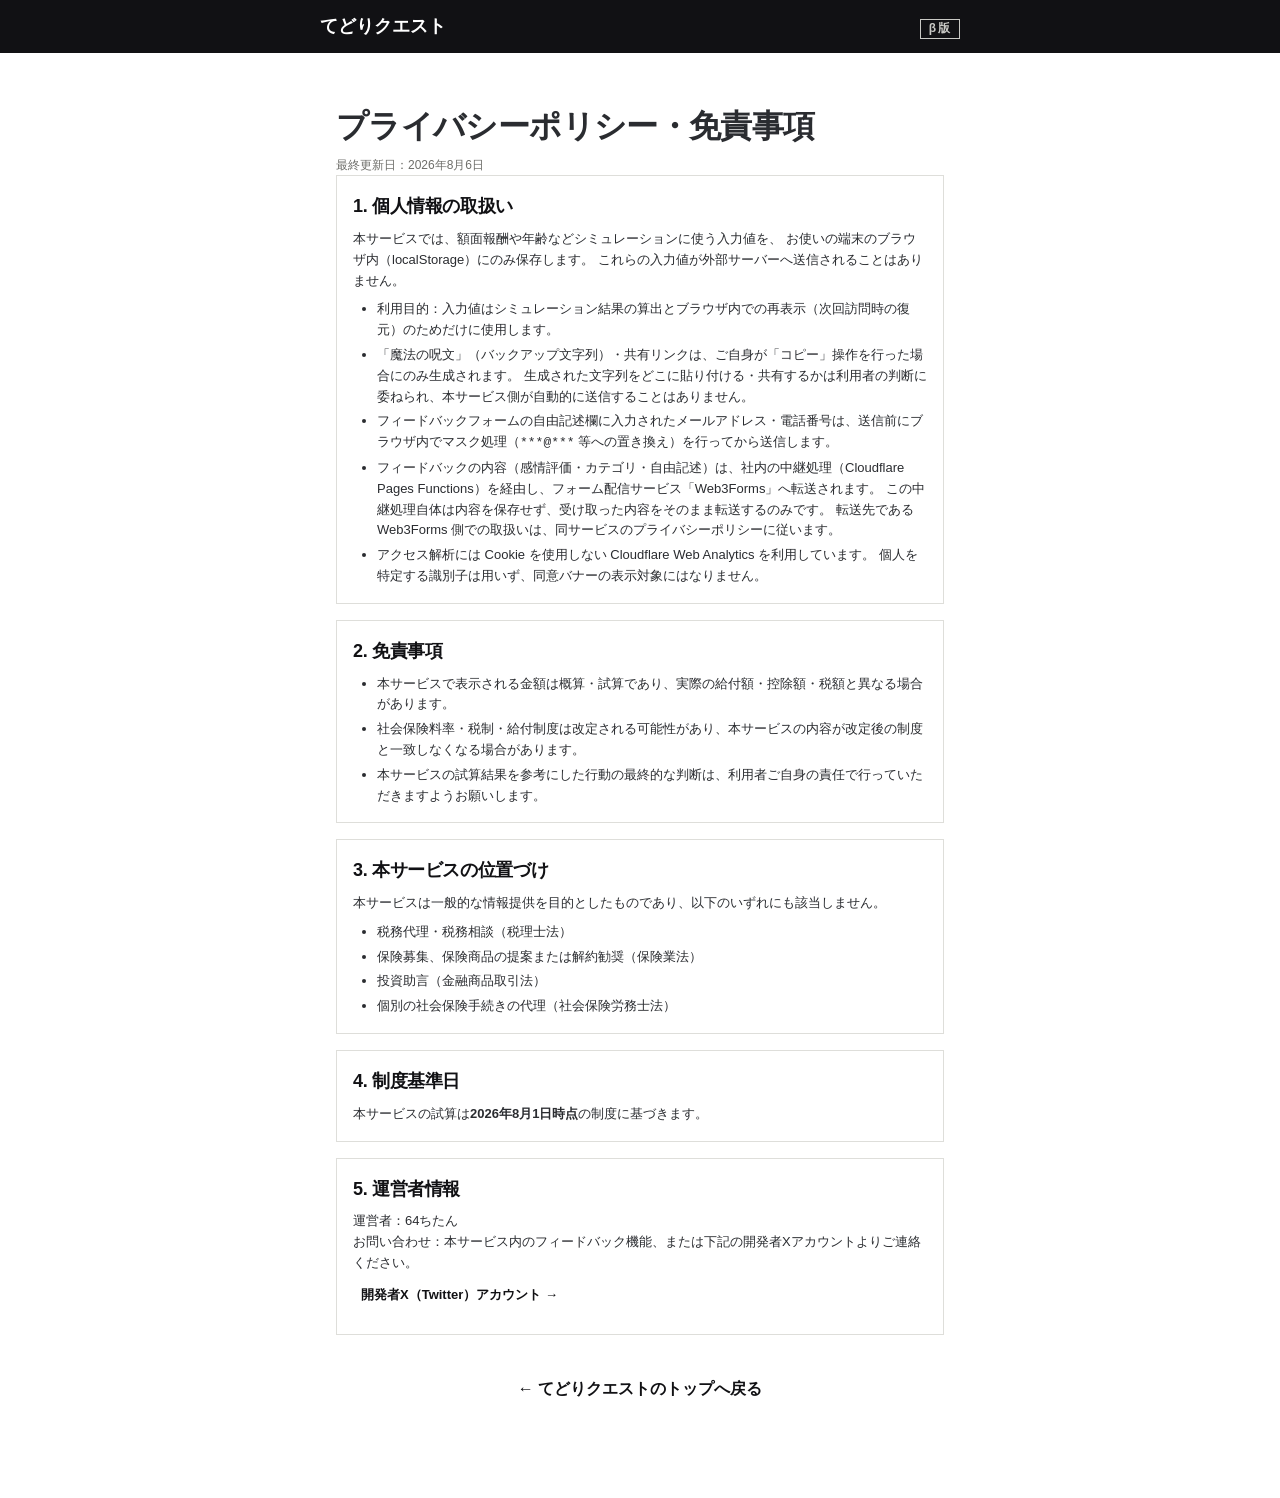
==== commit f3734d53: "進捗バー視認性向上・呪文復元バグ修正・フィードバックEXP反映タイミングを修正 - ヘッダーの進捗バーがトラック・インジケーターとも黒背景（--main）に同化して   進捗が判別しづらい問題を修正。" ====
--- a/privacy.html
+++ b/privacy.html
@@ -84,10 +84,9 @@
 
     <div class="card policy-section">
       <h2>5. 運営者情報</h2>
-      <!-- ★運営者名・連絡先は仕様書に具体的な指定が無いため、実在の名称を推測で埋めていない。
-           公開前に正式名称・連絡手段（Xアカウント等）へ差し替えること（要確認・報告済み） -->
-      <p>運営者：てどりクエスト開発チーム</p>
-      <p>お問い合わせ：本サービス内のフィードバック機能よりご連絡ください。</p>
+      <p>運営者：64ちたん</p>
+      <p>お問い合わせ：本サービス内のフィードバック機能、または下記の開発者Xアカウントよりご連絡ください。</p>
+      <p><a class="policy-back" href="https://x.com/TAB_6400" target="_blank" rel="noopener noreferrer">開発者X（Twitter）アカウント →</a></p>
     </div>
 
     <p style="margin-top:var(--sp-8); text-align:center;">
--- a/style.css
+++ b/style.css
@@ -183,11 +183,17 @@
 .before-after .field{margin-top:0;}
 
 /* ===== ⑤ プログレスバー ===== */
-.progress{height:8px; background:var(--border); overflow:hidden;}
+/* ★ヘッダー（黒背景=--main）の上に置かれるゲージのため、トラック・インジケーターとも
+   黒背景に同化しない色を選ぶ（ユーザーテストフィードバック改修）。
+   トラック=--sub-gray（黒背景上でも視認できる中間グレー）、
+   インジケーター=--base（白。黒背景・グレートラックの両方に対してコントラストが立つ）、
+   さらに先端に--accentの細い目印を置き「どこまで進んだか」を一目で分かるようにする。 */
+.progress{height:8px; background:var(--sub-gray); overflow:hidden;}
 .progress__fill{
-  height:100%; background:var(--main);
+  height:100%; background:var(--base);
   width:var(--progress, 0%);
   transition:width var(--dur) var(--ease);
+  border-right:2px solid var(--accent);   /* ★進捗の先端マーカー。0%時は幅0のため見えない */
 }
 
 /* ===== ⑤a 家賃の常時比較メーター ===== */
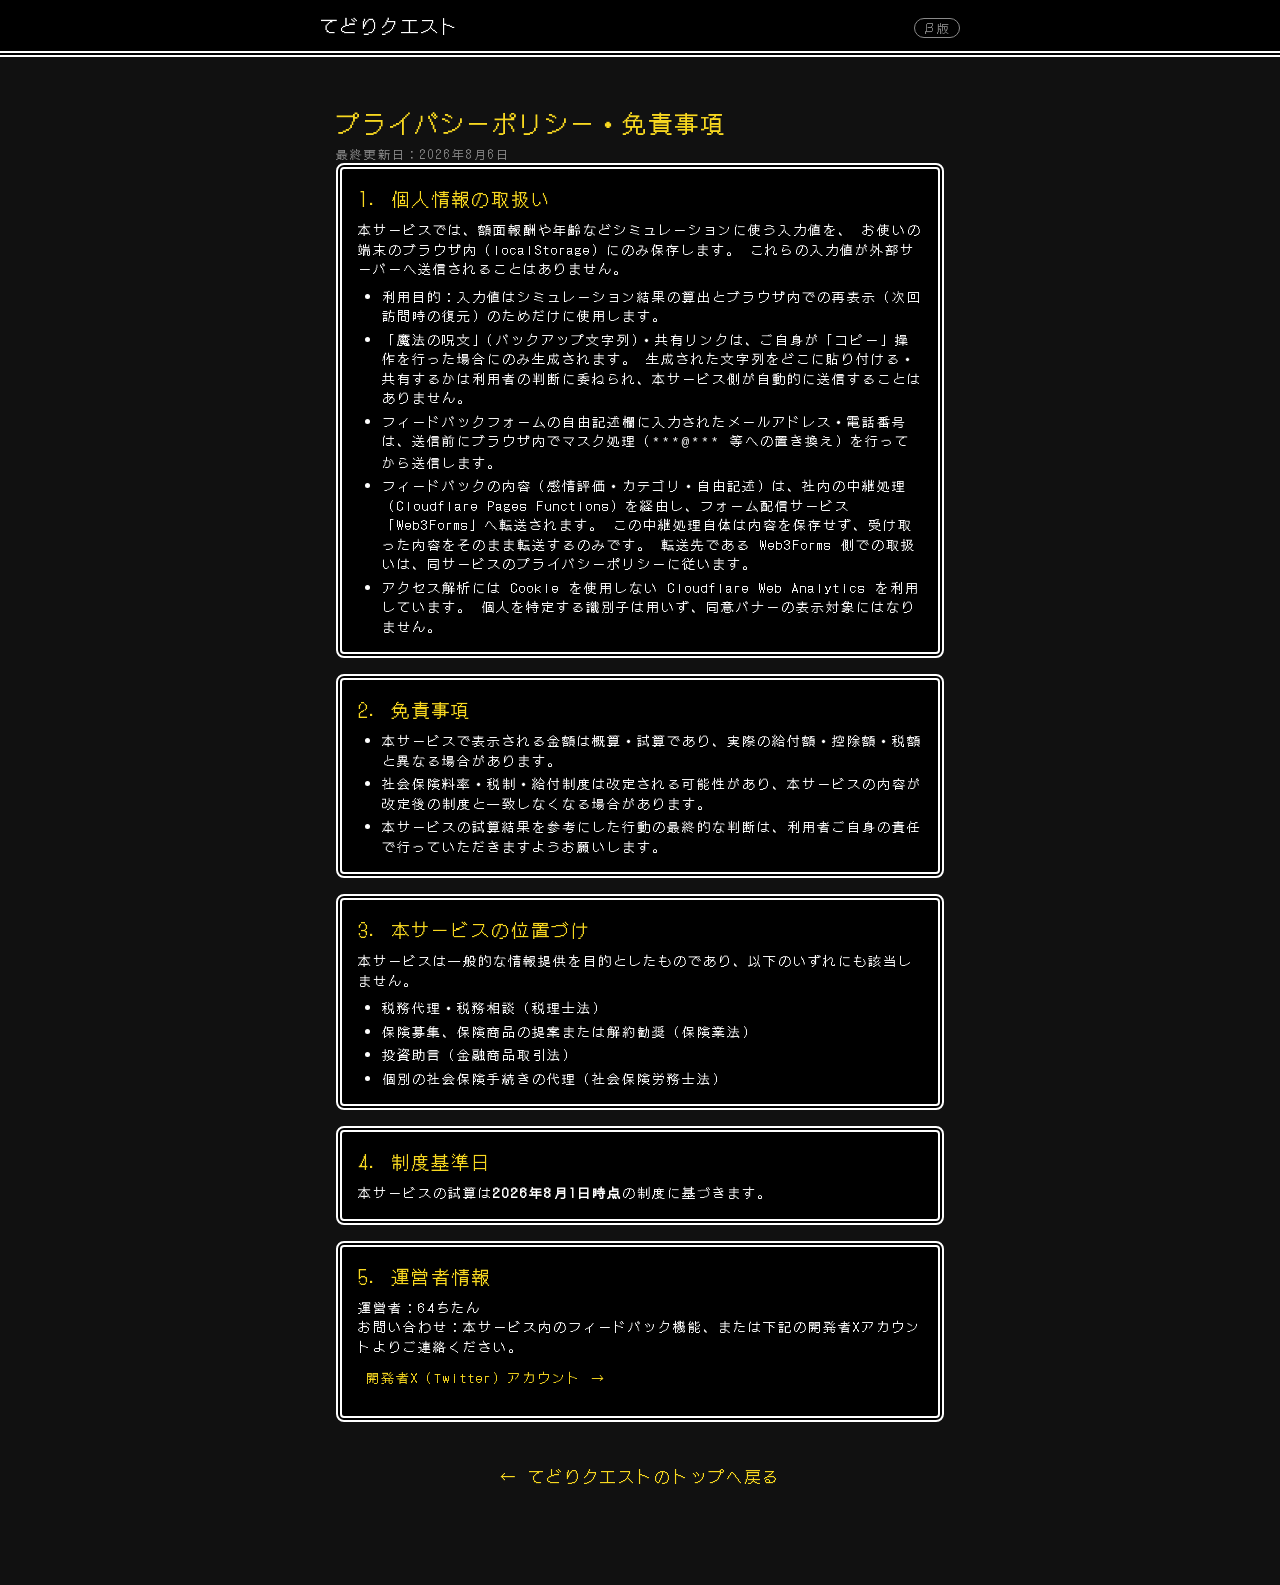
==== commit 3f27557a: "デザイン方針を「ストイック・ミニマリズム」から「王道クラシックRPG」へ全面刷新 - Google Fontsからドット絵風フォント「DotGothic16」を読み込み、全体のフォントに採用   （f" ====
--- a/privacy.html
+++ b/privacy.html
@@ -7,6 +7,9 @@
 <meta name="description" content="てどりクエストのプライバシーポリシー・免責事項・運営者情報。個人情報の取扱いと試算の位置づけについて説明します。">
 <meta name="robots" content="noindex">
 <link rel="icon" type="image/svg+xml" href="./favicon.svg">
+<link rel="preconnect" href="https://fonts.googleapis.com">
+<link rel="preconnect" href="https://fonts.gstatic.com" crossorigin>
+<link href="https://fonts.googleapis.com/css2?family=DotGothic16&display=swap" rel="stylesheet">
 <link rel="stylesheet" href="./style.css">
 </head>
 <body>
@@ -14,7 +17,7 @@
 <header class="app-header">
   <div class="app-header__inner">
     <div class="app-header__row">
-      <span class="app-header__rank" style="font-size:var(--fs-h3); font-weight:700; color:var(--base);">
+      <span class="app-header__rank" style="font-size:var(--fs-h3); font-weight:400; color:var(--text-main);">
         てどりクエスト
       </span>
       <span class="app-header__badge">β版</span>
--- a/style.css
+++ b/style.css
@@ -1,37 +1,43 @@
 /* style.css — 素のCSS。フレームワーク・プリプロセッサ・ビルド不使用（CLAUDE.md 制約9）。
-   ★UIデザイン実装仕様書（tedori-quest-ui-spec.md）準拠のストイック・ミニマリズムデザイン
-     （2026-08-08 全面改修）。角丸・box-shadow・半透明・グラデーションを排除し、
-     7色パレット＋Noto Sans JP（500/700/900のみ）で構成する。 */
+   ★クラシックRPG（王道8bit/16bit風）デザイン改修（2026-08-08）：
+     tedori-quest-ui-spec.md（王道クラシックRPGスタイル編）準拠。
+     黒背景＋太い白の二重枠＋わずかな角丸の「コマンドウィンドウ」様式を全コンテナに徹底し、
+     ドット絵フォント「DotGothic16」（index.html/privacy.htmlでGoogle Fontsから読み込み）を採用する。 */
 
 /* ===== ① デザイントークン（すべてここで一元管理） ===== */
 :root{
-  /* 色：UIデザイン実装仕様書 §2 準拠。この7色のみで構成する（HEX固定・oklch()等は使わない＝CLAUDE.md 制約10） */
-  --base:      #FFFFFF;   /* 背景・ボタンのホバー時背景・反転文字色 */
-  --main:      #111114;   /* ヘッダー背景・見出し・ボタン背景・強調テキスト */
-  --accent:    #E23E14;   /* ★面積3%ルール。警告の左ボーダー線・アイコン・エラー文字のみに使う */
-  --text-gray: #2A2C30;   /* 通常の本文テキスト */
-  --sub-gray:  #6E6E6A;   /* 注記・補足ラベル */
-  --border:    #DEDEDA;   /* 区切り線のみ */
-  --dark-sub:  #C9C9C5;   /* 黒帯（ヘッダー等）上のサブテキスト */
+  /* 色：tedori-quest-ui-spec.md §2 準拠。HEX固定・oklch()等は使わない（CLAUDE.md 制約10） */
+  --window-bg:     #000000;   /* コマンドウィンドウ・ボタンの背景（完全な黒） */
+  --window-border: #FFFFFF;   /* ウィンドウの枠線・区切り線 */
+  --text-main:     #FFFFFF;   /* 通常のテキスト（白） */
+  --text-gold:     #F8D820;   /* レベル・称号・金額などのポジティブな強調 */
+  --text-danger:   #E60012;   /* 警告・エラー・マイナス要素 */
+  --bar-exp:       #2080D0;   /* 経験値・進捗バーの塗り（青系） */
+  --bg-body:       #111111;   /* 画面全体の背景。ウィンドウ（真っ黒）より少し浮かせた色 */
+  --text-muted:    #8A8A8A;   /* ★仕様書に無い補助色。注記・非活性・控えめな枠線用（実務上必要な最小限の追加） */
 
   /* 間隔：4px グリッド（仕様書に規定なし。既存の間隔設計を踏襲する） */
   --sp-1:.25rem; --sp-2:.5rem;  --sp-3:.75rem;
   --sp-4:1rem;   --sp-6:1.5rem; --sp-8:2rem;
 
-  /* 文字サイズ・字間：UIデザイン実装仕様書 §3 準拠（固定px。レスポンシブclampは使わない） */
-  --fs-h1: 32px; --ls-h1: -0.02em;         /* H1見出し・900 */
-  --fs-h2: 24px; --ls-h2: -0.02em;         /* H2見出し・900 */
-  --fs-h3: 18px; --ls-h3: -0.02em;         /* H3見出し・700 */
-  --fs-body: 16px;                         /* 本文・500・line-height:1.6 */
-  --fs-data: 24px;                         /* 強調値（金額表示など）・900 */
-  --fs-button: 16px; --ls-button: 0.1em;   /* ボタン文字・700 */
-  --fs-label: 12px; --ls-label: 0.12em;    /* 英字/小ラベル・700 */
-  --fs-label-lg: 14px;                     /* 英字/小ラベルの大きい方 */
-  --fs-xs: 12px;                           /* 仕様書に明記の無い注記・キャプション類（sub-gray表示）用 */
+  /* 文字サイズ：tedori-quest-ui-spec.md §3 準拠（H1/H2=24px、本文/ボタン=16px、注記=12px） */
+  --fs-h1: 24px;
+  --fs-h2: 24px;
+  --fs-h3: 18px;               /* ★仕様書に無い中間見出し。H1/H2とのバランスで設定 */
+  --fs-body: 16px;
+  --fs-data: 24px;              /* 強調値（レベル・金額表示など）＝H1/H2と同格 */
+  --fs-button: 16px;
+  --fs-label: 12px;
+  --fs-label-lg: 14px;
+  --fs-xs: 12px;
   --fs-sm: 13px;
-
-  --radius:0; --radius-full:0;             /* ★角丸は完全排除（すべて0固定・下の②で!important強制） */
+  --ls-base: 2px;               /* ★仕様書 §3：letter-spacing 2px 程度 */
+
+  --radius: 8px;                 /* ★仕様書 §4.1：わずかな角丸 */
+  --radius-full: 999px;
   --dur:180ms; --ease:cubic-bezier(.4,0,.2,1);
+  --win-border-w: 6px;           /* ★仕様書 §4.1：可能であれば double 6px の二重枠 */
+  --bar-h: 18px;                 /* ★仕様書 §4.3：EXPゲージは16〜20px程度の厚み */
 }
 
 /* ===== ② リセット（最小限） ===== */
@@ -43,125 +49,156 @@
 a{color:inherit;}
 [hidden]{display:none !important;}   /* ★他のdisplay指定に負けないよう明示する */
 
-/* ★UIデザイン実装仕様書 §1：角丸・立体感（box-shadow）の完全排除。
-   個別コンポーネントの指定に関わらず、すべての要素に一律で適用する（最優先の安全網）。 */
-*,*::before,*::after{ border-radius:0 !important; box-shadow:none !important; }
-
 /* ===== ③ ベース ===== */
 body{
-  background:var(--base); color:var(--text-gray);
-  font-family:'Noto Sans JP', sans-serif;
-  font-weight:500;
-  font-size:var(--fs-body); line-height:1.6;
-  font-feature-settings:"palt" 1;          /* ★仕様書 §3：カーニング必須 */
+  /* ★仕様書 §2：画面全体の背景（--bg-body）はウィンドウの背景（--window-bg＝純黒）より
+     少し明るく浮かせることで、ウィンドウが画面の上に「浮いて見える」奥行きを出す */
+  background:var(--bg-body); color:var(--text-main);
+  font-family:'DotGothic16', sans-serif;
+  font-weight:400;                          /* ★DotGothic16はRegularの1ウェイトのみ */
+  font-size:var(--fs-body); line-height:1.5;
+  letter-spacing:var(--ls-base);
   -webkit-text-size-adjust:100%;
   padding-bottom:calc(64px + env(safe-area-inset-bottom));   /* ボトムナビ分の余白 */
 }
 main{display:block; max-width:640px; margin:0 auto; padding:0 var(--sp-4);}
-h1{font-size:var(--fs-h1); font-weight:900; letter-spacing:var(--ls-h1);}
-h2{font-size:var(--fs-h2); font-weight:900; letter-spacing:var(--ls-h2);}
-h3{font-size:var(--fs-h3); font-weight:700; letter-spacing:var(--ls-h3);}
-h4{font-size:var(--fs-body); font-weight:700;}
-p{font-weight:500; line-height:1.6;}
-section{padding:var(--sp-6) 0; border-bottom:1px solid var(--border);}
+h1{font-size:var(--fs-h1); font-weight:400; letter-spacing:var(--ls-base); color:var(--text-gold);}
+h2{font-size:var(--fs-h2); font-weight:400; letter-spacing:var(--ls-base); color:var(--text-gold);}
+h3{font-size:var(--fs-h3); font-weight:400; letter-spacing:var(--ls-base);}
+h4{font-size:var(--fs-body); font-weight:400;}
+p{font-weight:400; line-height:1.5;}
+section{padding:var(--sp-6) 0; border-bottom:1px solid var(--text-muted);}
 section:last-of-type{border-bottom:none;}
-.section-lead{color:var(--sub-gray); font-size:var(--fs-sm); margin-top:var(--sp-1);}
-
-/* ★強調値（金額表示など）。UIデザイン実装仕様書 §3：24px/900/字間なし */
-.data-value{font-size:var(--fs-data); font-weight:900; color:var(--main);}
-
-/* ===== ④ コンポーネント（BEM風の命名。ユーティリティを乱造しない） ===== */
+.section-lead{color:var(--text-muted); font-size:var(--fs-sm); margin-top:var(--sp-1);}
+
+/* ★強調値（金額・レベル表示など）。ゴールドで目立たせる */
+.data-value{font-size:var(--fs-data); font-weight:400; color:var(--text-gold);}
+
+/* ===== ④ コンポーネント（BEM風の命名。ユーティリティを乱造しない） =====
+   ★「コマンドウィンドウ」様式：黒背景＋白の太い二重線＋わずかな角丸を全コンテナに徹底する
+     （tedori-quest-ui-spec.md §4.1）。 */
 .card{
-  background:var(--base); border:1px solid var(--border); padding:var(--sp-4);
+  background:var(--window-bg); color:var(--text-main);
+  border:var(--win-border-w) double var(--window-border);
+  border-radius:var(--radius);
+  padding:var(--sp-4);
 }
 .card + .card{margin-top:var(--sp-4);}
-.card__title{display:flex; align-items:center; gap:var(--sp-2); font-size:var(--fs-body); font-weight:700;}
-
-/* --- ボタン（.btn）。UIデザイン実装仕様書 §4.3 準拠 ---
-   ★通常時：背景--main・文字--base。ホバー時：背景--base・文字--main＋境界線2px solid --main に反転。
-     ホバーで枠線が「現れる」とサイズがずれるため、通常時から2px（背景と同色）の枠を確保しておく。 */
+.card__title{display:flex; align-items:center; gap:var(--sp-2); font-size:var(--fs-body); font-weight:400;}
+
+/* --- ボタン（.btn／コマンド選択）。tedori-quest-ui-spec.md §4.2 準拠 ---
+   ★ホバー時も背景は黒のまま反転させない。「▶」カーソルを左側に出現させて選択を示す。
+     左側にカーソル分の余白を常に確保しておき、出現時にラベルが動かないようにする。 */
 .btn{
+  position:relative;
   display:inline-flex; align-items:center; justify-content:center; gap:var(--sp-2);
-  min-height:44px; padding:var(--sp-3) var(--sp-4);   /* ★タップ領域 44px 確保 */
-  border:2px solid var(--main);
-  background:var(--main); color:var(--base);
-  font-size:var(--fs-button); font-weight:700; letter-spacing:var(--ls-button);
-  cursor:pointer; transition:background var(--dur) var(--ease), color var(--dur) var(--ease);
-}
-.btn:hover{background:var(--base); color:var(--main);}
+  min-height:44px; padding:var(--sp-3) var(--sp-4) var(--sp-3) calc(var(--sp-4) + 1.3em);
+  border:2px solid var(--window-border);
+  border-radius:var(--radius);
+  background:var(--window-bg); color:var(--text-main);
+  font-family:'DotGothic16', sans-serif;
+  font-size:var(--fs-button); font-weight:400; letter-spacing:var(--ls-base);
+  cursor:pointer; transition:color var(--dur) var(--ease), border-color var(--dur) var(--ease);
+}
+.btn::before{
+  content:'▶';
+  position:absolute; left:var(--sp-3); top:50%; transform:translateY(-50%);
+  color:var(--text-gold);
+  opacity:0;
+}
+.btn:hover, .btn:focus-visible{
+  background:var(--window-bg);              /* ★背景は反転させない（黒のまま） */
+  color:var(--text-gold); border-color:var(--text-gold); outline:none;
+}
+.btn:hover::before, .btn:focus-visible::before{
+  opacity:1;
+  animation:cursor-blink 700ms steps(1,end) infinite;   /* ★選択中カーソルの点滅（RPGの定番演出） */
+}
+@keyframes cursor-blink{ 0%,49%{opacity:1;} 50%,100%{opacity:0;} }
 .btn:disabled{opacity:.4; cursor:not-allowed;}
-.btn:disabled:hover{background:var(--main); color:var(--base);}
-/* --- 反転済み（アウトライン）の常設スタイル。戻る・キャンセル等の副次アクションに使う ---
-   ホバーで通常ボタンと逆方向（明→暗）に反転する。 */
-.btn--ghost{background:var(--base); color:var(--main); border-color:var(--main);}
-.btn--ghost:hover{background:var(--main); color:var(--base);}
-.btn--ghost:disabled:hover{background:var(--base); color:var(--main);}
-/* ★アクセント（赤）はボタン背景に使わない（仕様書 §2 禁止事項）。通常ボタンと同一の見た目にする */
-.btn--accent{background:var(--main); color:var(--base); border-color:var(--main);}
-.btn--accent:hover{background:var(--base); color:var(--main);}
+.btn:disabled:hover{color:var(--text-main); border-color:var(--window-border);}
+.btn:disabled:hover::before{opacity:0; animation:none;}
+/* --- 副次アクション（戻る・キャンセル等）。枠線を控えめなグレーにして優先度を下げる --- */
+.btn--ghost{border-color:var(--text-muted); color:var(--text-muted);}
+.btn--ghost:hover, .btn--ghost:focus-visible{background:var(--window-bg); color:var(--text-gold); border-color:var(--text-gold);}
+/* --- 主要アクション（送信・確定等）。デフォルトからゴールド枠にして「既定の選択肢」を示す ---
+   ★背景は他のボタン同様、反転させず黒のまま統一する（仕様書 §4.2）。 */
+.btn--accent{border-color:var(--text-gold); color:var(--text-gold);}
+.btn--accent:hover, .btn--accent:focus-visible{background:var(--window-bg); color:var(--text-gold); border-color:var(--text-gold);}
 .btn--block{width:100%;}
 .btn-icon{
   display:inline-flex; align-items:center; justify-content:center;
-  min-width:44px; min-height:44px; border:1px solid var(--border);
-  background:var(--base); color:var(--text-gray); cursor:pointer;
-}
+  min-width:44px; min-height:44px; border:2px solid var(--window-border);
+  border-radius:var(--radius);
+  background:var(--window-bg); color:var(--text-main); cursor:pointer;
+}
+.btn-icon:hover, .btn-icon:focus-visible{color:var(--text-gold); border-color:var(--text-gold); outline:none;}
 .btn.is-loading{position:relative; color:transparent;}
 .btn.is-loading::after{
   content:''; position:absolute; width:1.1em; height:1.1em;
-  border:2px solid var(--base); border-top-color:transparent;
+  border:2px solid var(--text-main); border-top-color:transparent; border-radius:50%;
   animation:spin .7s linear infinite;
 }
-.btn--ghost.is-loading::after{border-color:var(--main); border-top-color:transparent;}
-.btn.is-copied{color:var(--accent);}   /* ★背景は変えず、文字色のみアクセントにして完了を伝える */
+.btn.is-copied{color:var(--text-gold); border-color:var(--text-gold);}
 @keyframes spin{to{transform:rotate(360deg);}}
 
-.input{
+/* --- 入力欄（tedori-quest-ui-spec.md §4.5）。ブラウザ標準の白背景を廃止し、
+   黒背景・白文字・細い白枠のドット風デザインにリセットする --- */
+.input, select{
   width:100%; min-height:44px; padding:var(--sp-3);
-  background:var(--base); border:1px solid var(--border); color:var(--text-gray);
+  background:var(--window-bg); border:2px solid var(--window-border); color:var(--text-main);
+  border-radius:var(--radius);
+  font-family:'DotGothic16', sans-serif;
   font-size:16px;                                     /* ★iOS の自動ズーム防止。16px 未満にしない */
-  font-weight:500;
+  font-weight:400;
   text-align:right; font-variant-numeric:tabular-nums;
-}
-.input:focus-visible{outline:2px solid var(--main); outline-offset:2px;}
+  -webkit-appearance:none; appearance:none;            /* ★ネイティブの白背景・標準UIを除去 */
+}
+.input:focus-visible, select:focus-visible{outline:2px solid var(--text-gold); outline-offset:2px;}
 .input--label{text-align:left; font-variant-numeric:normal;}
-.input--select{text-align:left;}
+.input--select, select{text-align:left;}
+/* ★select はネイティブの矢印も appearance:none で消えるため、SVGのデータURIで白い三角を描き直す
+   （外部アイコンファイルを増やさない。favicon.svg同様インライン埋め込みでNode-Ready原則を保つ） */
+select{
+  background-image:url("data:image/svg+xml,%3Csvg xmlns='http://www.w3.org/2000/svg' viewBox='0 0 10 6'%3E%3Cpolygon points='0,0 10,0 5,6' fill='%23FFFFFF'/%3E%3C/svg%3E");
+  background-repeat:no-repeat; background-position:right var(--sp-3) center; background-size:10px 6px;
+  padding-right:calc(var(--sp-3) * 2 + 10px);
+}
 /* ★プレースホルダー（例）と実際に入力済みの値を見分けやすくする（改善要望対応）。
-   プレースホルダーは薄く・斜体、入力済みの値は不透明・通常体で表示する。 */
-.input::placeholder{color:var(--sub-gray); opacity:.65; font-style:italic;}
-.input:not(:placeholder-shown){color:var(--text-gray); font-weight:700;}
+   プレースホルダーは控えめなグレー、入力済みの値は白でくっきり表示する。 */
+.input::placeholder{color:var(--text-muted); opacity:1;}
+.input:not(:placeholder-shown){color:var(--text-main);}
 .field{display:flex; flex-direction:column; gap:var(--sp-1); margin-top:var(--sp-3);}
 .field:first-child{margin-top:0;}
-.field__label{font-size:var(--fs-sm); color:var(--sub-gray);}
+.field__label{font-size:var(--fs-sm); color:var(--text-muted);}
 .field-row{display:flex; align-items:center; gap:var(--sp-2); min-height:44px;}
 .field-check{display:flex; align-items:center; gap:var(--sp-2); min-height:44px;}
-.field-check input{width:20px; height:20px; accent-color:var(--main);}
+.field-check input{width:20px; height:20px; accent-color:var(--text-gold);}
 
 /* ===== Tips アイコン（？マーク。タップでツールチップ表示・外側タップ/バックドロップで確実に閉じる） =====
-   ★ユーザーテストフィードバック改修（2026-08-08）：以前は :hover / :focus-within でも表示するCSSに
-     していたため、outside-clickでdetailsの[open]属性を外してもフォーカスが要約要素に残ったままだと
-     :focus-within が効き続け「閉じたはずが裏に隠れているだけ」に見えるバグがあった。
-     表示条件を[open]属性のみに一本化し、js/app.jsのbackdrop連動と組み合わせて確実に閉じるようにする。 */
+   ★ユーザーテストフィードバック改修：外側タップ・native toggleイベント連動で確実に閉じる方式は維持し、
+     見た目のみコマンドウィンドウ様式（黒背景・白枠・わずかな角丸）に統一する。 */
 .field__label-row{display:flex; align-items:center; justify-content:space-between; gap:var(--sp-2);}
 .field__label-row .field__label{margin:0;}
 details.tip{position:relative; display:inline-block;}
 details.tip[open]{z-index:16;}                 /* ★backdrop(z-index:15)より確実に手前に出す */
 details.tip > summary{
   display:flex; align-items:center; justify-content:center;
-  width:20px; height:20px; border:1px solid var(--main);
-  background:var(--base); color:var(--main);
-  font-size:var(--fs-xs); font-weight:700; line-height:1;
+  width:20px; height:20px; border:2px solid var(--window-border); border-radius:50%;
+  background:var(--window-bg); color:var(--text-main);
+  font-size:var(--fs-xs); font-weight:400; line-height:1;
   cursor:pointer; list-style:none; user-select:none;
 }
 details.tip > summary::-webkit-details-marker{display:none;}
-details.tip > summary:hover{background:var(--main); color:var(--base);}
+details.tip > summary:hover{color:var(--text-gold); border-color:var(--text-gold);}
 details.tip > .tip__text{display:none;}
 details.tip[open] > .tip__text{
   display:block;
   position:absolute; right:0; top:calc(100% + 6px); z-index:16;
   width:220px; max-width:70vw;
-  background:var(--base); border:1px solid var(--main);
+  background:var(--window-bg); border:2px solid var(--window-border); border-radius:var(--radius);
   padding:var(--sp-2) var(--sp-3);
-  font-size:var(--fs-xs); color:var(--text-gray); text-align:left; font-weight:500;
+  font-size:var(--fs-xs); color:var(--text-main); text-align:left; font-weight:400;
 }
 
 /* Tips用の透明バックドロップ。開いている間だけ表示し、外側タップで確実に閉じられるようにする */
@@ -170,107 +207,105 @@
 .field-hint{margin-top:var(--sp-2);}
 .field-hint summary{
   cursor:pointer; min-height:44px; display:flex; align-items:center;
-  font-size:var(--fs-sm); color:var(--sub-gray);
-}
-.field-hint p{margin-top:var(--sp-2); font-size:var(--fs-sm); color:var(--sub-gray);}
+  font-size:var(--fs-sm); color:var(--text-muted);
+}
+.field-hint p{margin-top:var(--sp-2); font-size:var(--fs-sm); color:var(--text-muted);}
 
 .cost-card__reveal-btn{margin-top:var(--sp-3);}
 .cost-card__optimized{
-  margin-top:var(--sp-3); padding-top:var(--sp-3); border-top:1px dashed var(--border);
+  margin-top:var(--sp-3); padding-top:var(--sp-3); border-top:1px dashed var(--text-muted);
 }
 
 .before-after{display:grid; grid-template-columns:1fr 1fr; gap:var(--sp-3); margin-top:var(--sp-3);}
 .before-after .field{margin-top:0;}
 
-/* ===== ⑤ プログレスバー ===== */
-/* ★ヘッダー（黒背景=--main）の上に置かれるゲージのため、トラック・インジケーターとも
-   黒背景に同化しない色を選ぶ（ユーザーテストフィードバック改修）。
-   トラック=--sub-gray（黒背景上でも視認できる中間グレー）、
-   インジケーター=--base（白。黒背景・グレートラックの両方に対してコントラストが立つ）、
-   さらに先端に--accentの細い目印を置き「どこまで進んだか」を一目で分かるようにする。 */
-.progress{height:8px; background:var(--sub-gray); overflow:hidden;}
+/* ===== ⑤ プログレスバー（レベル進捗ゲージ）。tedori-quest-ui-spec.md §4.3 準拠 =====
+   ★枠線は白、背景は黒、伸びる中身は青（--bar-exp）。視認性を高めるため厚め（--bar-h）にとる。 */
+.progress{height:var(--bar-h); background:var(--window-bg); border:2px solid var(--window-border); border-radius:var(--radius); overflow:hidden;}
 .progress__fill{
-  height:100%; background:var(--base);
+  height:100%; background:var(--bar-exp);
   width:var(--progress, 0%);
   transition:width var(--dur) var(--ease);
-  border-right:2px solid var(--accent);   /* ★進捗の先端マーカー。0%時は幅0のため見えない */
+  border-right:2px solid var(--text-gold);   /* ★進捗の先端マーカー。0%時は幅0のため見えない */
 }
 
 /* ===== ⑤a 家賃の常時比較メーター ===== */
-.rent-meter__verdict{font-weight:700; margin-top:.75rem; color:var(--text-gray);}
-.rent-meter__verdict[data-level="appropriate"]{color:var(--main);}
-.rent-meter__verdict[data-level="over_average"]{color:var(--sub-gray);}
-.rent-meter__verdict[data-level="over_limit"]{color:var(--accent);}
+.rent-meter__verdict{font-weight:400; margin-top:.75rem; color:var(--text-main);}
+.rent-meter__verdict[data-level="appropriate"]{color:var(--text-gold);}
+.rent-meter__verdict[data-level="over_average"]{color:var(--text-muted);}
+.rent-meter__verdict[data-level="over_limit"]{color:var(--text-danger);}
 
 .rent-meter{margin-top:var(--sp-2);}
 .rent-meter__bar{
-  position:relative; height:14px; background:var(--border); overflow:hidden;
+  position:relative; height:var(--bar-h); background:var(--window-bg);
+  border:2px solid var(--window-border); border-radius:var(--radius); overflow:hidden;
 }
 .rent-meter__fill{
-  height:100%; background:var(--main);
+  height:100%; background:var(--bar-exp);
   width:var(--progress, 0%);
   transition:width var(--dur) var(--ease);
 }
-/* 上限超過時はバー自体を警告色にする（判定と連動）。ただしアクセント（赤）は帯の塗りには使わず、
-   目立たせたい時は sub-gray止まりにする（仕様書 §2 禁止事項：赤を背景ベタ塗りに使わない） */
-.rent-meter__bar[data-level="over_limit"] .rent-meter__fill{background:var(--sub-gray);}
+.rent-meter__bar[data-level="over_limit"] .rent-meter__fill{background:var(--text-danger);}
 
 .rent-meter__marker{
   position:absolute; top:0; bottom:0; width:2px;
-  background:var(--base);
+  background:var(--text-main);
   transform:translateX(-50%);
 }
 .rent-meter__legend{
   display:flex; gap:var(--sp-4); margin-top:var(--sp-2);
-  font-size:var(--fs-xs); color:var(--sub-gray);
+  font-size:var(--fs-xs); color:var(--text-muted);
 }
 .rent-meter__legend span{display:inline-flex; align-items:center; gap:4px;}
-.rent-meter__dot{width:8px; height:8px; background:var(--sub-gray);}
-.rent-meter__dot--limit{background:var(--accent);}
-
-/* ===== ⑥ ヘッダー（常時可視・sticky追従）。UIデザイン実装仕様書 §4.1「ステータスバー」 ===== */
+.rent-meter__dot{width:8px; height:8px; border-radius:50%; background:var(--text-muted);}
+.rent-meter__dot--limit{background:var(--text-danger);}
+
+/* ===== ⑥ ヘッダー（常時可視・sticky追従）。RPGのステータス画面を模した黒帯 ===== */
 .app-header{
   position:sticky; top:0; z-index:10;
-  background:var(--main);
+  background:var(--window-bg);
+  border-bottom:var(--win-border-w) double var(--window-border);
   padding:var(--sp-3) var(--sp-4);
 }
 .app-header__inner{max-width:640px; margin:0 auto; display:flex; flex-direction:column; gap:var(--sp-2);}
 .app-header__row{display:flex; align-items:baseline; justify-content:space-between; gap:var(--sp-3);}
-.app-header__level{font-size:var(--fs-data); font-weight:900; color:var(--base);}
-.app-header__rank{font-size:var(--fs-sm); font-weight:700; color:var(--dark-sub);}
+.app-header__level{font-size:var(--fs-data); font-weight:400; color:var(--text-gold);}
+.app-header__rank{font-size:var(--fs-sm); font-weight:400; color:var(--text-main);}
 .app-header__badge{
   display:inline-flex; align-items:center; padding:0 var(--sp-2); height:20px;
-  border:1px solid var(--dark-sub); background:transparent; color:var(--dark-sub);
-  font-size:var(--fs-label); font-weight:700; letter-spacing:var(--ls-label);
-}
-.app-header__gap{font-size:var(--fs-xs); color:var(--dark-sub);}
+  border:1px solid var(--text-muted); border-radius:var(--radius-full);
+  background:transparent; color:var(--text-muted);
+  font-size:var(--fs-label); font-weight:400; letter-spacing:var(--ls-base);
+}
+.app-header__gap{font-size:var(--fs-xs); color:var(--text-muted);}
 
 /* ===== ⑦ ボトムナビ（iOS セーフエリア対応） ===== */
 .bottom-nav{
   position:fixed; left:0; right:0; bottom:0; z-index:10;
   display:flex; justify-content:space-around;
-  background:var(--main); border-top:1px solid var(--main);
+  background:var(--window-bg); border-top:var(--win-border-w) double var(--window-border);
   padding:var(--sp-2) var(--sp-2) calc(var(--sp-2) + env(safe-area-inset-bottom));
 }
 .bottom-nav__item{
   display:flex; flex-direction:column; align-items:center; justify-content:center; gap:2px;
   min-width:44px; min-height:44px; padding:var(--sp-1) var(--sp-2);
-  color:var(--dark-sub); font-size:var(--fs-xs); font-weight:700;
+  color:var(--text-muted); font-size:var(--fs-xs); font-weight:400;
   text-decoration:none; background:transparent;
 }
-.bottom-nav__item[aria-current="page"]{color:var(--base);}
+.bottom-nav__item[aria-current="page"]{color:var(--text-gold);}
 
 /* ===== ⑧ ボトムシート（iOS対応。§3.5） ===== */
 .bottom-sheet{
   position:fixed; inset:0; z-index:20;
   display:flex; align-items:flex-end; justify-content:center;
-  background:var(--main);
+  background:var(--window-bg);
 }
 .bottom-sheet__panel{
   width:100%; max-width:640px;
   height:auto; max-height:90dvh;      /* ★vhではなくdvh（キーボード出現時のズレ防止） */
   overflow-y:auto; overscroll-behavior:contain;
-  background:var(--base); border-top:2px solid var(--main);
+  background:var(--window-bg); border-top:var(--win-border-w) double var(--window-border);
+  border-radius:var(--radius) var(--radius) 0 0;
   padding:var(--sp-6) var(--sp-4);
   padding-bottom:calc(var(--sp-6) + env(safe-area-inset-bottom));
 }
@@ -278,20 +313,20 @@
 
 /* ===== ⑨ フィードバックUI（§3.6） ===== */
 .emotion-buttons{display:flex; gap:var(--sp-2);}
-.emotion-buttons .btn{flex:1; flex-direction:column; background:var(--base); color:var(--text-gray); border:1px solid var(--border); font-weight:500;}
-.emotion-buttons .btn:hover{background:var(--base); color:var(--text-gray);}
-.emotion-buttons .btn[aria-pressed="true"]{background:var(--main); color:var(--base); border-color:var(--main); font-weight:700;}
+.emotion-buttons .btn{flex:1; flex-direction:column; padding-left:var(--sp-4); font-weight:400;}
+.emotion-buttons .btn::before{display:none;}   /* ★3択の並びではカーソル演出は省略し選択状態のみで示す */
+.emotion-buttons .btn[aria-pressed="true"]{color:var(--text-gold); border-color:var(--text-gold);}
 
 .chip-group{display:flex; flex-wrap:wrap; gap:var(--sp-2); margin-top:var(--sp-3);}
 .chip{
   display:inline-flex; align-items:center; min-height:44px; padding:0 var(--sp-3);
-  border:1px solid var(--border);
-  background:var(--base); color:var(--text-gray); font-size:var(--fs-sm); font-weight:500; cursor:pointer;
-}
-.chip[aria-pressed="true"]{background:var(--main); color:var(--base); border-color:var(--main); font-weight:700;}
-
-.feedback-note{font-size:var(--fs-xs); color:var(--sub-gray); margin-top:var(--sp-2);}
-textarea.input{text-align:left; resize:vertical; min-height:88px; font-weight:500;}
+  border:2px solid var(--text-muted); border-radius:var(--radius-full);
+  background:var(--window-bg); color:var(--text-main); font-size:var(--fs-sm); font-weight:400; cursor:pointer;
+}
+.chip[aria-pressed="true"]{color:var(--text-gold); border-color:var(--text-gold);}
+
+.feedback-note{font-size:var(--fs-xs); color:var(--text-muted); margin-top:var(--sp-2);}
+textarea.input{text-align:left; resize:vertical; min-height:88px; font-weight:400;}
 
 /* ===== ⑩ サブスクリプション階層UI（§3.9） ★機能一時凍結中（非表示）だがスタイルは維持する ===== */
 .sub-category > summary{
@@ -302,10 +337,10 @@
 .sub-category > summary::-webkit-details-marker{display:none;}
 .sub-category > summary::after{content:'▼'; transition:transform var(--dur) var(--ease);}
 .sub-category[open] > summary::after{transform:rotate(180deg);}
-.sub-category{border:1px solid var(--border); margin-top:var(--sp-3);}
+.sub-category{border:2px solid var(--text-muted); border-radius:var(--radius); margin-top:var(--sp-3);}
 .sub-category:first-child{margin-top:0;}
 
-.sub-badge{font-size:var(--fs-xs); color:var(--main); font-weight:700;}
+.sub-badge{font-size:var(--fs-xs); color:var(--text-gold); font-weight:400;}
 
 .sub-service{padding:0 var(--sp-3) var(--sp-4);}
 .sub-service h4{margin-bottom:var(--sp-2);}
@@ -316,16 +351,16 @@
 .plan-chips span{
   display:inline-flex; align-items:center; justify-content:center; text-align:center;
   min-height:44px; padding:var(--sp-2) var(--sp-3);
-  border:1px solid var(--border);
-  font-size:var(--fs-xs); line-height:1.3; font-weight:500;
+  border:2px solid var(--text-muted); border-radius:var(--radius);
+  font-size:var(--fs-xs); line-height:1.3; font-weight:400;
 }
 /* ★キーボード操作でも選択位置が分かるようにする */
-.plan-chips input:focus-visible + span{outline:2px solid var(--main); outline-offset:2px;}
+.plan-chips input:focus-visible + span{outline:2px solid var(--text-gold); outline-offset:2px;}
 .plan-chips input:checked + span{
-  background:var(--main); color:var(--base); border-color:var(--main); font-weight:700;
-}
-
-.audience-toggle{display:flex; align-items:center; gap:var(--sp-2); margin-bottom:var(--sp-3); font-size:var(--fs-sm); color:var(--sub-gray);}
+  color:var(--text-gold); border-color:var(--text-gold);
+}
+
+.audience-toggle{display:flex; align-items:center; gap:var(--sp-2); margin-bottom:var(--sp-3); font-size:var(--fs-sm); color:var(--text-muted);}
 
 /* ★「ファミリー・学生プランも表示する」が未チェックの間は student/family 向けプランを隠す。
    #toggle-audience はStateを持たない一時的なUI設定のため、CSSの:has()のみで完結させる
@@ -339,70 +374,69 @@
 /* 主要サービスの直接表示エリア（選択疲れ対策） */
 .sub-primary-group{display:flex; flex-direction:column; gap:var(--sp-4);}
 .sub-primary-group .sub-service{padding:0;}
-.sub-primary-group .sub-service + .sub-service{margin-top:var(--sp-3); padding-top:var(--sp-3); border-top:1px solid var(--border);}
+.sub-primary-group .sub-service + .sub-service{margin-top:var(--sp-3); padding-top:var(--sp-3); border-top:1px solid var(--text-muted);}
 
 /* 「その他のサブスクを表示」アコーディオン */
-.sub-more{margin-top:var(--sp-4); border:1px solid var(--border);}
+.sub-more{margin-top:var(--sp-4); border:2px solid var(--text-muted); border-radius:var(--radius);}
 .sub-more > summary{
   cursor:pointer; min-height:44px; padding:var(--sp-3); display:flex; align-items:center;
-  color:var(--main); font-weight:700; list-style:none;
+  color:var(--text-gold); font-weight:400; list-style:none;
 }
 .sub-more > summary::-webkit-details-marker{display:none;}
 .sub-more .sub-accordion-group{padding:0 var(--sp-3) var(--sp-3);}
 .sub-more .sub-accordion-group .sub-category:first-child{margin-top:0;}
 
-.empty-state{color:var(--sub-gray); font-size:var(--fs-sm); padding:var(--sp-3);}
-
-/* ===== ⑪ クエスト一覧。UIデザイン実装仕様書 §4.4 準拠 =====
+.empty-state{color:var(--text-muted); font-size:var(--fs-sm); padding:var(--sp-3);}
+
+/* ===== ⑪ クエスト一覧 =====
    ★罫線は使わず、アイテム間の大きな余白（margin-bottom:56px）だけで区切る。 */
 .quest-list{display:flex; flex-direction:column; margin-top:var(--sp-3);}
 .quest-item{padding:0; margin-bottom:56px;}
 .quest-item:last-child{margin-bottom:0;}
 .quest-item__head{display:flex; justify-content:space-between; align-items:flex-start; gap:var(--sp-3);}
-.quest-item__title{font-size:var(--fs-h3); font-weight:700; letter-spacing:var(--ls-h3); line-height:1.5; color:var(--main);}
+.quest-item__title{font-size:var(--fs-h3); font-weight:400; letter-spacing:var(--ls-base); line-height:1.6; color:var(--text-main);}
 .quest-item__toggle{display:flex; align-items:center; gap:var(--sp-2); font-size:var(--fs-xs); white-space:nowrap;}
-.quest-item__toggle input{width:20px; height:20px; flex-shrink:0; accent-color:var(--main);}
-.quest-item__summary{color:var(--sub-gray); font-size:var(--fs-sm); margin-top:var(--sp-2);}
+.quest-item__toggle input{width:20px; height:20px; flex-shrink:0; accent-color:var(--text-gold);}
+.quest-item__summary{color:var(--text-muted); font-size:var(--fs-sm); margin-top:var(--sp-2);}
 .quest-item__description{margin-top:var(--sp-2);}
-.quest-item__basis{margin-top:var(--sp-3); border-top:1px solid var(--border); padding-top:var(--sp-2);}
-.quest-item__basis summary{cursor:pointer; color:var(--main); font-size:var(--fs-sm); font-weight:700; min-height:44px; display:flex; align-items:center;}
-.quest-item__basis p{margin-top:var(--sp-2); color:var(--text-gray);}
+.quest-item__basis{margin-top:var(--sp-3); border-top:1px solid var(--text-muted); padding-top:var(--sp-2);}
+.quest-item__basis summary{cursor:pointer; color:var(--text-gold); font-size:var(--fs-sm); font-weight:400; min-height:44px; display:flex; align-items:center;}
+.quest-item__basis p{margin-top:var(--sp-2); color:var(--text-main);}
 .quest-item__talkscript{margin-top:var(--sp-2); padding-left:var(--sp-4); list-style:disc;}
 .quest-item__talkscript li{margin-top:var(--sp-1);}
-.quest-item__disclaimer{margin-top:var(--sp-2); font-size:var(--fs-xs); color:var(--sub-gray);}
-/* ★アイコン絵文字は装飾なしでプレーンに表示する（仕様書 §4.4） */
+.quest-item__disclaimer{margin-top:var(--sp-2); font-size:var(--fs-xs); color:var(--text-muted);}
+/* ★アイコン絵文字は装飾なしでプレーンに表示する */
 .quest-item__icon{font-size:24px; line-height:1;}
 
-/* ===== ⑫ アラート（.alert）。UIデザイン実装仕様書 §4.2 準拠 =====
-   ★背景は白のまま。左側にのみ4px solid accentのボーダー線を引く。テキストの一部（⚠等）だけ赤字にする。
-   ★リボ払い警告（.revolving-alert）もこの .alert 系のスタイルへ統一する
-     （旧デザインは背景を赤く塗り、box-shadowで点滅させていたが、仕様書の禁止事項に抵触するため廃止）。 */
+/* ===== ⑫ アラート・メッセージボックス（tedori-quest-ui-spec.md §4.4） =====
+   ★RPGの「会話ウィンドウ」風。背景は黒、枠は白、左側にのみ赤の警告線を添える。 */
 .alert, .revolving-alert{
   display:flex; align-items:center; gap:var(--sp-2);
-  background:var(--base); border-left:4px solid var(--accent);
+  background:var(--window-bg); border:2px solid var(--window-border); border-left:4px solid var(--text-danger);
+  border-radius:var(--radius);
   padding:var(--sp-3); margin-top:var(--sp-3);
-  color:var(--text-gray); font-weight:700;
-}
-.alert__mark, .revolving-alert__mark{color:var(--accent);}
+  color:var(--text-main); font-weight:400;
+}
+.alert__mark, .revolving-alert__mark{color:var(--text-danger);}
 
 /* ===== ⑫a トースト通知 ===== */
 .toast{
   position:fixed; left:50%; bottom:calc(72px + env(safe-area-inset-bottom));
   transform:translateX(-50%);
   max-width:90vw; z-index:30;
-  background:var(--base); border:1px solid var(--main);
-  padding:var(--sp-3) var(--sp-4); font-size:var(--fs-sm); font-weight:700; color:var(--main);
-}
-.toast--warn{border:none; border-left:4px solid var(--accent); color:var(--accent);}
-.toast--levelup{border:none; border-left:4px solid var(--main); color:var(--main);}
+  background:var(--window-bg); border:2px solid var(--window-border); border-radius:var(--radius);
+  padding:var(--sp-3) var(--sp-4); font-size:var(--fs-sm); font-weight:400; color:var(--text-main);
+}
+.toast--warn{border-color:var(--text-danger); color:var(--text-danger);}
+.toast--levelup{border-color:var(--text-gold); color:var(--text-gold);}
 
 /* ===== ⑬ 最終結果（あなたの称号）画面 ===== */
 .karte{text-align:center;}
-.karte__level{font-size:var(--fs-h1); font-weight:900; letter-spacing:var(--ls-h1); color:var(--main);}
-.karte__rank{font-size:var(--fs-h3); font-weight:700; letter-spacing:var(--ls-h3); margin-top:var(--sp-1); color:var(--main);}
-.karte__amount{font-size:var(--fs-body); font-weight:500; color:var(--text-gray); margin-top:var(--sp-3);}
-.karte__amount-value{font-size:var(--fs-data); font-weight:900; color:var(--main);}
-.karte__disclaimer{display:block; font-size:var(--fs-xs); color:var(--sub-gray); margin-top:var(--sp-2);}
+.karte__level{font-size:var(--fs-h1); font-weight:400; letter-spacing:var(--ls-base); color:var(--text-gold);}
+.karte__rank{font-size:var(--fs-h3); font-weight:400; letter-spacing:var(--ls-base); margin-top:var(--sp-1); color:var(--text-main);}
+.karte__amount{font-size:var(--fs-body); font-weight:400; color:var(--text-main); margin-top:var(--sp-3);}
+.karte__amount-value{font-size:var(--fs-data); font-weight:400; color:var(--text-gold);}
+.karte__disclaimer{display:block; font-size:var(--fs-xs); color:var(--text-muted); margin-top:var(--sp-2);}
 .karte-actions{display:flex; flex-wrap:wrap; gap:var(--sp-2); margin-top:var(--sp-4); justify-content:center;}
 .btn-copy-spell{min-width:14rem; justify-content:center;}  /* ラベル長変化での伸縮を防ぐ */
 .spell-restore{display:flex; gap:var(--sp-2); margin-top:var(--sp-3);}
@@ -412,21 +446,22 @@
 .capture-safe, .capture-safe *{
   backdrop-filter:none !important; filter:none !important; box-shadow:none !important;
 }
-.capture-safe{ background-color:#FFFFFF !important; color:#2A2C30 !important; }
-.capture-safe .card{ background-color:#FFFFFF !important; border-color:#DEDEDA !important; }
+.capture-safe{ background-color:#111111 !important; color:#FFFFFF !important; }
+.capture-safe .card{ background-color:#000000 !important; border-color:#FFFFFF !important; }
 .capture-safe .karte__level,
-.capture-safe .karte__rank,
-.capture-safe .karte__amount-value{ color:#111114 !important; }
+.capture-safe .karte__amount-value{ color:#F8D820 !important; }
+.capture-safe .karte__rank{ color:#FFFFFF !important; }
 
 /* ===== ⑬b 画像モーダル（iOS長押し保存の案内） ===== */
-.image-modal__img{width:100%; margin-top:var(--sp-3);}
-
-/* ===== ⑬c プリントCSSフォールバック ===== */
+.image-modal__img{width:100%; margin-top:var(--sp-3); border-radius:var(--radius);}
+
+/* ===== ⑬c プリントCSSフォールバック：黒背景のまま印刷すると判読不能・インク消費が激しいため反転 ===== */
 @media print{
   *{-webkit-print-color-adjust:exact !important; print-color-adjust:exact !important;}
-  body{background:#fff !important; color:#111114 !important;}
-  .karte{background:#fff !important; border:2px solid #111114 !important;
+  body{background:#fff !important; color:#000000 !important;}
+  .karte{background:#fff !important; border:2px solid #000000 !important;
          break-inside:avoid; page-break-inside:avoid;}
+  .karte__level, .karte__amount-value{color:#8A6D00 !important;}
   .bottom-nav, .btn, .toast, .app-header__badge{display:none !important;}
   @page{margin:12mm;}
 }
@@ -434,69 +469,71 @@
 /* ===== ⑬d フッター（§7.4：法定表示への導線。全ページ共通） ===== */
 .app-footer{
   margin-top:var(--sp-8); padding-top:var(--sp-6);
-  border-top:1px solid var(--border);
+  border-top:1px solid var(--text-muted);
   text-align:center;
 }
 .app-footer__link{
   display:inline-flex; align-items:center; justify-content:center;
   min-height:44px; padding:0 var(--sp-3);
-  color:var(--sub-gray); font-size:var(--fs-sm); font-weight:700; text-decoration:underline;
-}
-.app-footer__link:hover, .app-footer__link:focus-visible{color:var(--main);}
-.app-footer__note{margin-top:var(--sp-1); font-size:var(--fs-xs); color:var(--sub-gray);}
+  color:var(--text-muted); font-size:var(--fs-sm); font-weight:400; text-decoration:underline;
+}
+.app-footer__link:hover, .app-footer__link:focus-visible{color:var(--text-gold);}
+.app-footer__note{margin-top:var(--sp-1); font-size:var(--fs-xs); color:var(--text-muted);}
 
 /* ===== ⑬e privacy.html 専用の簡易レイアウト（index.htmlと統一感のあるトークンを流用） ===== */
 .policy-section{margin-top:var(--sp-6);}
 .policy-section:first-of-type{margin-top:0;}
-.policy-section h2{font-size:var(--fs-h3); letter-spacing:var(--ls-h3); color:var(--main); margin-bottom:var(--sp-2);}
-.policy-section p, .policy-section li{color:var(--text-gray); font-size:var(--fs-sm);}
+.policy-section h2{font-size:var(--fs-h3); letter-spacing:var(--ls-base); color:var(--text-gold); margin-bottom:var(--sp-2);}
+.policy-section p, .policy-section li{color:var(--text-main); font-size:var(--fs-sm);}
 .policy-section ul{list-style:disc; padding-left:var(--sp-6); margin-top:var(--sp-2);}
 .policy-section li + li{margin-top:var(--sp-1);}
 .policy-back{
   display:inline-flex; align-items:center; gap:var(--sp-2);
   min-height:44px; padding:0 var(--sp-2);
-  color:var(--main); font-weight:700; text-decoration:none;
-}
-.policy-updated{color:var(--sub-gray); font-size:var(--fs-xs); margin-top:var(--sp-1);}
+  color:var(--text-gold); font-weight:400; text-decoration:none;
+}
+.policy-updated{color:var(--text-muted); font-size:var(--fs-xs); margin-top:var(--sp-1);}
 
 /* ===== ⑮ 固定費の2段階目標バー（Phase2.1改修） ===== */
 .cost-bar{margin-top:var(--sp-3);}
 .cost-bar__track{
-  position:relative; height:10px; background:var(--border); overflow:hidden;
+  position:relative; height:var(--bar-h); background:var(--window-bg);
+  border:2px solid var(--window-border); border-radius:var(--radius); overflow:hidden;
 }
 .cost-bar__fill{
-  height:100%; background:var(--main);
+  height:100%; background:var(--bar-exp);
   width:var(--progress, 0%);
   transition:width var(--dur) var(--ease);
 }
 .cost-bar__marker{
   position:absolute; top:0; bottom:0; width:2px;
-  background:var(--base); transform:translateX(-50%);
-}
-.cost-bar__marker--ideal{background:var(--accent);}
+  background:var(--text-main); transform:translateX(-50%);
+}
+.cost-bar__marker--ideal{background:var(--text-danger);}
 .cost-bar__legend{
   display:flex; justify-content:space-between; margin-top:var(--sp-1);
-  font-size:var(--fs-xs); color:var(--sub-gray);
+  font-size:var(--fs-xs); color:var(--text-muted);
 }
 
 /* ===== ⑯ クレジットカード選択UI（Phase1.5改修） ★機能一時凍結中（非表示）だがスタイルは維持する ===== */
 .card-checklist{display:flex; flex-direction:column; gap:var(--sp-2); margin-top:var(--sp-2);}
 .card-checklist label{display:flex; align-items:center; gap:var(--sp-2); min-height:44px;}
-.card-checklist input{width:20px; height:20px; flex-shrink:0; accent-color:var(--main);}
+.card-checklist input{width:20px; height:20px; flex-shrink:0; accent-color:var(--text-gold);}
 
 /* ===== ⑰ クエスト一覧の追加要素（Phase2〜3改修） ===== */
 .quest-item__saving{
-  font-size:var(--fs-body); font-weight:900; color:var(--main); white-space:nowrap;
+  font-size:var(--fs-body); font-weight:400; color:var(--text-gold); white-space:nowrap;
 }
 .quest-item__toggle{margin-top:var(--sp-3);}
 
 /* ===== ⑱「伝説の勇者」専用カード（Phase4.1） =====
-   ★box-shadowでの発光演出は仕様書の禁止事項に該当するため廃止し、太い黒枠で特別感を出す。 */
+   ★通常カードよりさらに太い二重線のゴールド枠で「特別感」を出す。 */
 .card--legendary{
-  border:2px solid var(--main); text-align:center; margin-top:var(--sp-3);
-}
-.card--legendary__title{font-size:var(--fs-h3); font-weight:900; letter-spacing:var(--ls-h3); color:var(--main);}
-.card--legendary__subtitle{margin-top:var(--sp-2); color:var(--sub-gray); font-size:var(--fs-sm);}
+  border:var(--win-border-w) double var(--text-gold); border-radius:var(--radius);
+  text-align:center; margin-top:var(--sp-3);
+}
+.card--legendary__title{font-size:var(--fs-h3); font-weight:400; letter-spacing:var(--ls-base); color:var(--text-gold);}
+.card--legendary__subtitle{margin-top:var(--sp-2); color:var(--text-muted); font-size:var(--fs-sm);}
 
 /* ===== ⑲ ウィザードUI改修（2026-08-08） ===== */
 
@@ -506,8 +543,8 @@
 @keyframes screen-in{ from{opacity:0; transform:translateY(8px);} to{opacity:1; transform:none;} }
 
 /* --- ヘッダーのレベル進捗ゲージ（画面3・4専用）---
-   ★ゲーミフィケーション改修（2026-08-08）：STEP1・STEP2で入力するたびに動くEXPゲージ演出は
-     廃止した。画面1・2では [data-level-gauge] 自体を hidden にする（js/ui.js 側で制御）。 */
+   ★STEP1・STEP2で入力するたびに動くEXPゲージ演出は廃止した。
+     画面1・2では [data-level-gauge] 自体を hidden にする（js/ui.js 側で制御）。 */
 /* ★レベルアップ時の巻き戻り（右から左へ縮んで見える）対策。0%へ瞬間リセットする間だけ付与する */
 .progress__fill.no-transition{transition:none !important;}
 
@@ -515,11 +552,12 @@
 .level-reveal{
   position:fixed; inset:0; z-index:40;
   display:flex; align-items:center; justify-content:center;
-  background:var(--main); padding:var(--sp-4);
+  background:var(--bg-body); padding:var(--sp-4);
 }
 .level-reveal__panel{
   width:100%; max-width:360px; text-align:center;
-  background:var(--base); border:2px solid var(--base);
+  background:var(--window-bg); border:var(--win-border-w) double var(--window-border);
+  border-radius:var(--radius);
   padding:var(--sp-8) var(--sp-6);
   animation:level-reveal-in 480ms cubic-bezier(.34,1.56,.64,1);
 }
@@ -528,16 +566,15 @@
   60%  { opacity:1; transform:scale(1.08); }
   100% { opacity:1; transform:scale(1); }
 }
-.level-reveal__label{color:var(--sub-gray); font-size:var(--fs-body); font-weight:700;}
+.level-reveal__label{color:var(--text-muted); font-size:var(--fs-body); font-weight:400;}
 .level-reveal__value{
-  margin-top:var(--sp-2); font-size:56px; font-weight:900;
-  color:var(--main);
-}
-.level-reveal__sub{margin-top:var(--sp-2); min-height:1.5em; color:var(--text-gray); font-size:var(--fs-sm);}
+  margin-top:var(--sp-2); font-size:56px; font-weight:400;
+  color:var(--text-gold);
+}
+.level-reveal__sub{margin-top:var(--sp-2); min-height:1.5em; color:var(--text-main); font-size:var(--fs-sm);}
 .level-reveal .btn{margin-top:var(--sp-6);}
 
-/* --- クエスト解呪時のレベルアップ演出（ヘッダーのレベル表示・ゲージを強調する） ---
-   ★box-shadowでの発光は禁止事項のため、拡大（scale）のみの演出に変更する。 */
+/* --- クエスト解呪時のレベルアップ演出（ヘッダーのレベル表示・ゲージを強調する） --- */
 .app-header__level.is-leveling{animation:level-bump 550ms cubic-bezier(.34,1.56,.64,1);}
 @keyframes level-bump{
   0%   { transform:scale(1); }
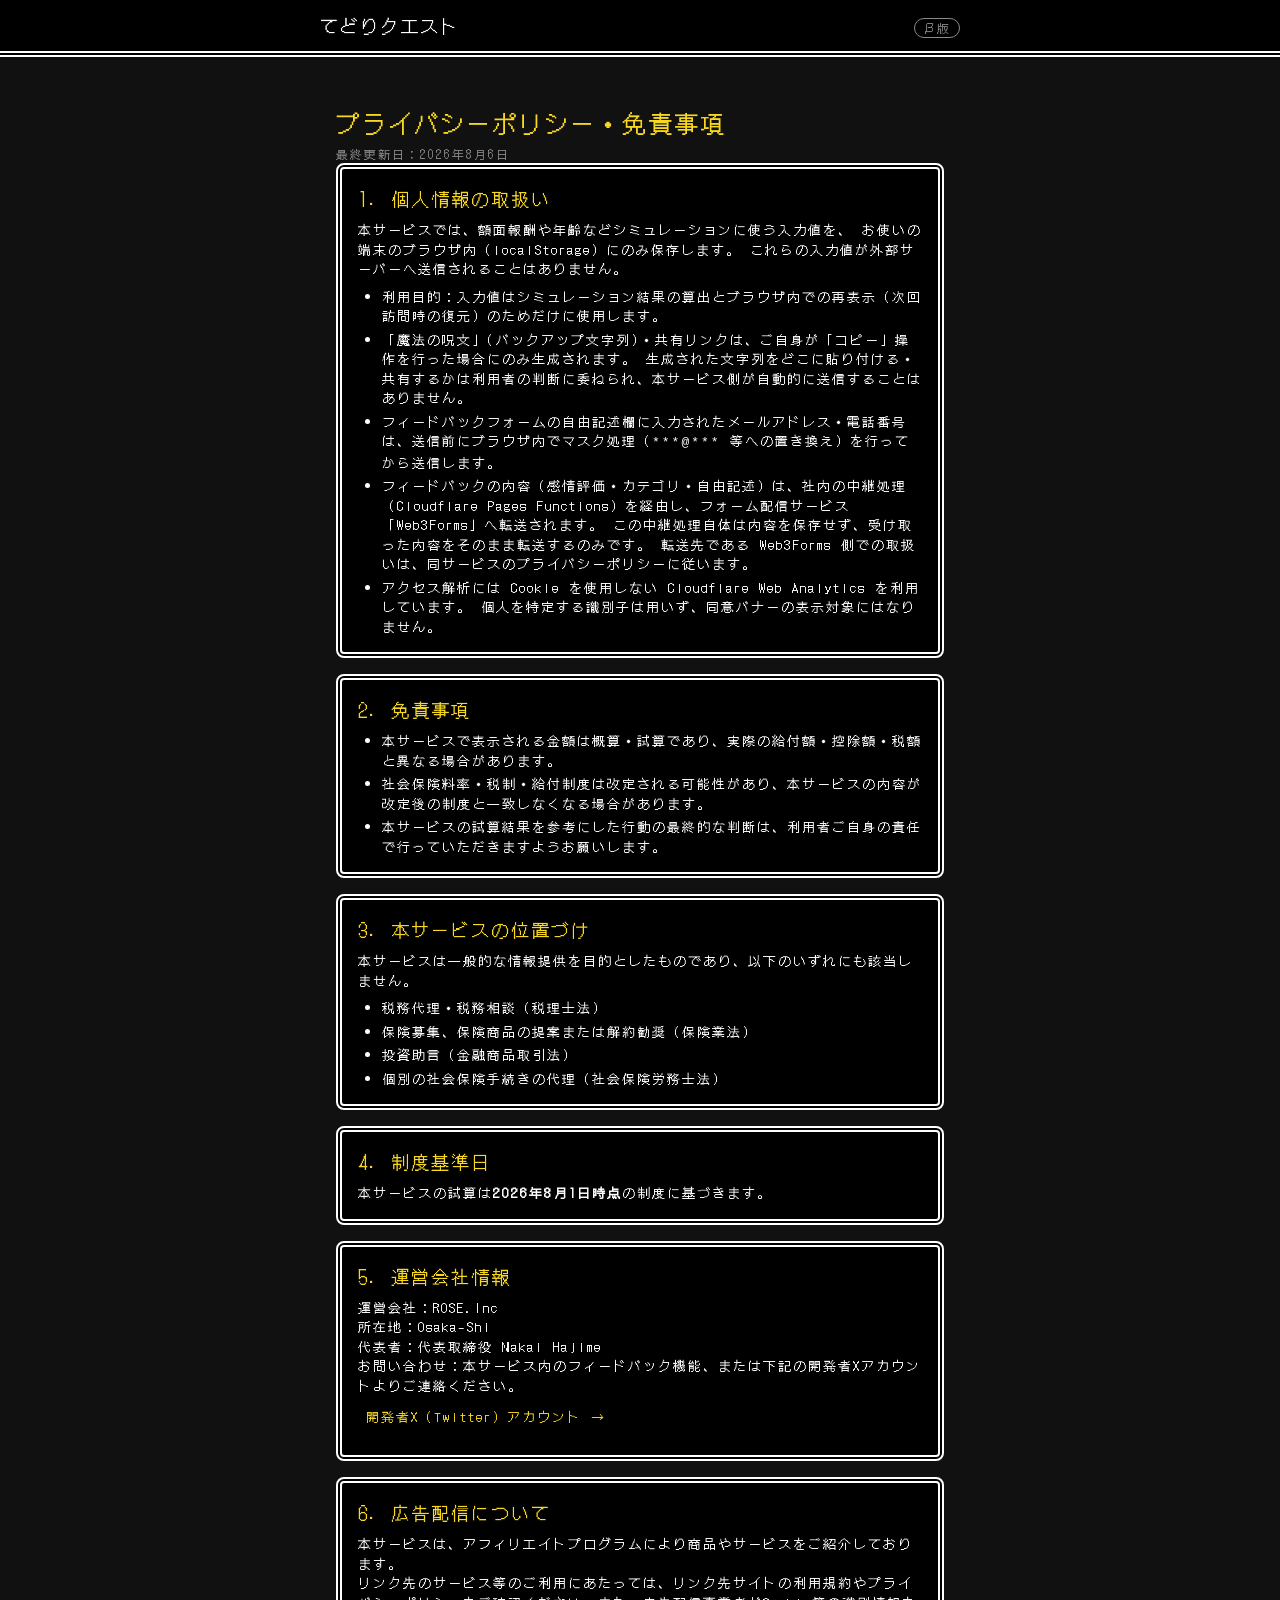
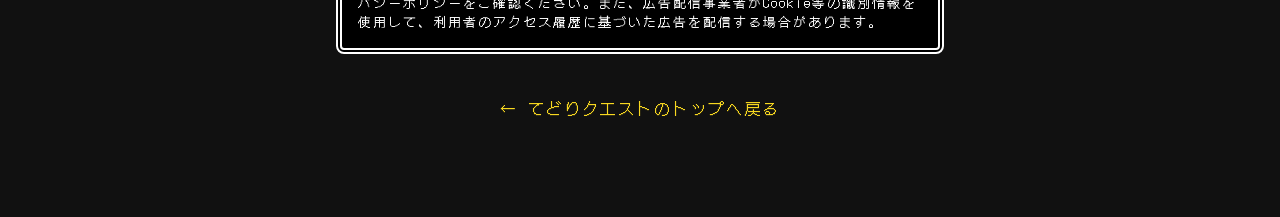
==== commit c7d0eec8: "アフィリエイト審査・本番公開に向けた最終調整（法人情報・広告ポリシー・PR表記・アクセス解析） privacy.htmlの運営者情報を法人情報に更新し、広告配信についての節を追加。 index.htm" ====
--- a/privacy.html
+++ b/privacy.html
@@ -6,6 +6,7 @@
 <title>プライバシーポリシー・免責事項｜てどりクエスト</title>
 <meta name="description" content="てどりクエストのプライバシーポリシー・免責事項・運営者情報。個人情報の取扱いと試算の位置づけについて説明します。">
 <meta name="robots" content="noindex">
+<link rel="canonical" href="https://tedori-quest.com/privacy.html">
 <link rel="icon" type="image/svg+xml" href="./favicon.svg">
 <link rel="preconnect" href="https://fonts.googleapis.com">
 <link rel="preconnect" href="https://fonts.gstatic.com" crossorigin>
@@ -86,10 +87,20 @@
     </div>
 
     <div class="card policy-section">
-      <h2>5. 運営者情報</h2>
-      <p>運営者：64ちたん</p>
+      <h2>5. 運営会社情報</h2>
+      <p>運営会社：ROSE.Inc</p>
+      <p>所在地：Osaka-Shi</p>
+      <p>代表者：代表取締役 Nakai Hajime</p>
       <p>お問い合わせ：本サービス内のフィードバック機能、または下記の開発者Xアカウントよりご連絡ください。</p>
       <p><a class="policy-back" href="https://x.com/TAB_6400" target="_blank" rel="noopener noreferrer">開発者X（Twitter）アカウント →</a></p>
+    </div>
+
+    <div class="card policy-section">
+      <h2>6. 広告配信について</h2>
+      <p>
+        本サービスは、アフィリエイトプログラムにより商品やサービスをご紹介しております。<br>
+        リンク先のサービス等のご利用にあたっては、リンク先サイトの利用規約やプライバシーポリシーをご確認ください。また、広告配信事業者がCookie等の識別情報を使用して、利用者のアクセス履歴に基づいた広告を配信する場合があります。
+      </p>
     </div>
 
     <p style="margin-top:var(--sp-8); text-align:center;">
--- a/style.css
+++ b/style.css
@@ -85,6 +85,8 @@
 }
 .card + .card{margin-top:var(--sp-4);}
 .card__title{display:flex; align-items:center; gap:var(--sp-2); font-size:var(--fs-body); font-weight:400;}
+/* ★EXコンテンツ（任意入力・隠し要素）の見出し。特別感を出すためゴールドで強調する（フェーズ1）。 */
+.card__title--ex{color:var(--text-gold);}
 
 /* --- ボタン（.btn／コマンド選択）。tedori-quest-ui-spec.md §4.2 準拠 ---
    ★ホバー時も背景は黒のまま反転させない。「▶」カーソルを左側に出現させて選択を示す。
@@ -328,7 +330,10 @@
 .feedback-note{font-size:var(--fs-xs); color:var(--text-muted); margin-top:var(--sp-2);}
 textarea.input{text-align:left; resize:vertical; min-height:88px; font-weight:400;}
 
-/* ===== ⑩ サブスクリプション階層UI（§3.9） ★機能一時凍結中（非表示）だがスタイルは維持する ===== */
+/* ===== ⑩ サブスクリプション階層UI（§3.9）UI刷新（ゲーミフィケーション改修v3・2026-08-08） =====
+   ★アコーディオン（.sub-category）＋RPG風チェックボックス（.rpg-checkbox）＋
+     プログレッシブディスクロージャー（.sub-reveal）の3点で構成する。
+     デジタルサブスク・リアル課金（手動入力）とも共通のコンポーネントを使う。 */
 .sub-category > summary{
   display:flex; justify-content:space-between; align-items:center;
   min-height:44px; padding:var(--sp-3); cursor:pointer;
@@ -342,56 +347,56 @@
 
 .sub-badge{font-size:var(--fs-xs); color:var(--text-gold); font-weight:400;}
 
-.sub-service{padding:0 var(--sp-3) var(--sp-4);}
-.sub-service h4{margin-bottom:var(--sp-2);}
-
-.plan-chips{display:flex; flex-wrap:wrap; gap:var(--sp-2);}
-.plan-chips label{position:relative;}
-.plan-chips input{position:absolute; opacity:0; width:0; height:0;}
-.plan-chips span{
-  display:inline-flex; align-items:center; justify-content:center; text-align:center;
-  min-height:44px; padding:var(--sp-2) var(--sp-3);
-  border:2px solid var(--text-muted); border-radius:var(--radius);
-  font-size:var(--fs-xs); line-height:1.3; font-weight:400;
-}
-/* ★キーボード操作でも選択位置が分かるようにする */
-.plan-chips input:focus-visible + span{outline:2px solid var(--text-gold); outline-offset:2px;}
-.plan-chips input:checked + span{
-  color:var(--text-gold); border-color:var(--text-gold);
-}
-
-.audience-toggle{display:flex; align-items:center; gap:var(--sp-2); margin-bottom:var(--sp-3); font-size:var(--fs-sm); color:var(--text-muted);}
-
-/* ★「ファミリー・学生プランも表示する」が未チェックの間は student/family 向けプランを隠す。
-   #toggle-audience はStateを持たない一時的なUI設定のため、CSSの:has()のみで完結させる
-   （JS側でrender()のたびに同期する必要が無く、チェック操作に即座に追従する）。
-   #toggle-audience は一意なIDのため、それを含む.cardが常に一意に特定できる。 */
-.card:has(#toggle-audience:not(:checked)) .plan-chips label:has(input[data-audience="student"]),
-.card:has(#toggle-audience:not(:checked)) .plan-chips label:has(input[data-audience="family"]){
-  display:none;
-}
-
-/* 主要サービスの直接表示エリア（選択疲れ対策） */
-.sub-primary-group{display:flex; flex-direction:column; gap:var(--sp-4);}
-.sub-primary-group .sub-service{padding:0;}
-.sub-primary-group .sub-service + .sub-service{margin-top:var(--sp-3); padding-top:var(--sp-3); border-top:1px solid var(--text-muted);}
-
-/* 「その他のサブスクを表示」アコーディオン */
-.sub-more{margin-top:var(--sp-4); border:2px solid var(--text-muted); border-radius:var(--radius);}
-.sub-more > summary{
-  cursor:pointer; min-height:44px; padding:var(--sp-3); display:flex; align-items:center;
-  color:var(--text-gold); font-weight:400; list-style:none;
-}
-.sub-more > summary::-webkit-details-marker{display:none;}
-.sub-more .sub-accordion-group{padding:0 var(--sp-3) var(--sp-3);}
-.sub-more .sub-accordion-group .sub-category:first-child{margin-top:0;}
+.sub-category__body{padding:0 var(--sp-3) var(--sp-3);}
 
 .empty-state{color:var(--text-muted); font-size:var(--fs-sm); padding:var(--sp-3);}
 
+/* --- RPG風チェックボックス（[ ]/[*]）。ネイティブcheckboxは視覚上隠し、テキスト擬似要素で表現する --- */
+.rpg-checkbox{
+  position:relative; display:flex; align-items:center; gap:var(--sp-2);
+  min-height:44px; cursor:pointer; font-weight:400;
+}
+.rpg-checkbox input{position:absolute; opacity:0; width:0; height:0;}
+.rpg-checkbox__box{font-family:'DotGothic16', monospace, sans-serif; color:var(--text-main); white-space:pre;}
+.rpg-checkbox__box::before{content:'[ ]';}
+.rpg-checkbox input:checked ~ .rpg-checkbox__box::before{content:'[*]'; color:var(--text-gold);}
+.rpg-checkbox input:checked ~ .rpg-checkbox__label{color:var(--text-gold);}
+.rpg-checkbox input:focus-visible ~ .rpg-checkbox__box{outline:2px solid var(--text-gold); outline-offset:2px;}
+.rpg-checkbox__label{font-size:var(--fs-sm);}
+
+/* --- 新クエスト【都市部のマイカー】用チェックボックス（.rpg-checkbox相当だが指定のクラス名で実装） --- */
+.rpg-checkbox-label{
+  position:relative; display:flex; align-items:center; gap:var(--sp-2);
+  min-height:44px; cursor:pointer; font-weight:400;
+}
+.rpg-checkbox-label input{position:absolute; opacity:0; width:0; height:0;}
+.rpg-checkbox-text{font-size:var(--fs-sm); color:var(--text-main);}
+.rpg-checkbox-text::before{
+  content:'[ ] '; font-family:'DotGothic16', monospace, sans-serif; color:var(--text-main);
+}
+.rpg-checkbox-label input:checked ~ .rpg-checkbox-text::before{content:'[*] '; color:var(--text-gold);}
+.rpg-checkbox-label input:checked ~ .rpg-checkbox-text{color:var(--text-gold);}
+.rpg-checkbox-label input:focus-visible ~ .rpg-checkbox-text{outline:2px solid var(--text-gold); outline-offset:2px;}
+
+/* --- プログレッシブディスクロージャー：チェック時にスムーズに出現する折りたたみ領域 ---
+   ★grid-template-rows 0fr→1fr の手法により、height:autoな中身でも滑らかにアニメーションできる。 */
+.sub-reveal{display:grid; grid-template-rows:0fr; transition:grid-template-rows var(--dur) var(--ease);}
+.sub-reveal.is-open{grid-template-rows:1fr; margin:var(--sp-2) 0 var(--sp-3) calc(20px + var(--sp-2));}
+.sub-reveal__inner{overflow:hidden; min-height:0;}
+
+/* --- リアル課金「その他（自由入力）」の入力行（サービス名＋金額の横並び） --- */
+.other-sub-row{display:flex; align-items:center; gap:var(--sp-2);}
+.other-sub-row .input--label{flex:1.4;}
+.other-sub-row .input{flex:1;}
+
 /* ===== ⑪ クエスト一覧 =====
-   ★罫線は使わず、アイテム間の大きな余白（margin-bottom:56px）だけで区切る。 */
+   ★各クエストをRPG風ウィンドウを模した白い枠線で囲み、1つ1つが独立したボックスとして
+     視認できるようにする（ユーザーテストフィードバック改修）。 */
 .quest-list{display:flex; flex-direction:column; margin-top:var(--sp-3);}
-.quest-item{padding:0; margin-bottom:56px;}
+.quest-item{
+  border:2px solid var(--window-border); border-radius:var(--radius);
+  padding:var(--sp-4); margin-bottom:var(--sp-3);
+}
 .quest-item:last-child{margin-bottom:0;}
 .quest-item__head{display:flex; justify-content:space-between; align-items:flex-start; gap:var(--sp-3);}
 .quest-item__title{font-size:var(--fs-h3); font-weight:400; letter-spacing:var(--ls-base); line-height:1.6; color:var(--text-main);}
@@ -408,6 +413,47 @@
 /* ★アイコン絵文字は装飾なしでプレーンに表示する */
 .quest-item__icon{font-size:24px; line-height:1;}
 
+/* --- EXクエスト（エクストラクエスト フェーズ2）：金枠＋[EX]バッジで特別感を出す --- */
+.quest-item--ex{border-color:var(--text-gold);}
+.quest-item__ex-badge{color:var(--text-gold); font-weight:400;}
+
+/* --- EXクエスト アンロック演出メッセージ（エクストラクエスト フェーズ3） ---
+   ★特例開放（優秀な勇者）・動的アンロック（通常の冒険者）共通のゴールド強調ボックス。
+     動的アンロック時のみ .is-animating を付与し、下からフワッと浮かび上がりつつ
+     一瞬金色に光るアニメーションを1回だけ再生する（既に解放済みの状態での再描画では
+     クラスを付け直さないため、アニメーションは繰り返さない）。 */
+.ex-unlock-msg{
+  color:var(--text-gold); font-weight:400; text-align:center; line-height:1.6;
+  border:2px solid var(--text-gold); border-radius:var(--radius);
+  padding:var(--sp-3); margin-bottom:var(--sp-3);
+}
+.ex-unlock-msg.is-animating{animation:ex-unlock-reveal 900ms var(--ease);}
+@keyframes ex-unlock-reveal{
+  0%{opacity:0; transform:translateY(16px); box-shadow:0 0 0 rgba(248,216,32,0);}
+  55%{opacity:1; transform:translateY(0); box-shadow:0 0 18px rgba(248,216,32,.9);}
+  100%{opacity:1; transform:translateY(0); box-shadow:0 0 0 rgba(248,216,32,0);}
+}
+
+/* --- 真の最終クエスト（NISA）：フェーズ4 --- */
+.quest-item--true-end {
+    border: 3px solid #FFD700 !important;
+    box-shadow: 0 0 15px rgba(255, 215, 0, 0.6);
+    background: linear-gradient(135deg, #ffffff 0%, #fffdf0 100%) !important;
+    color: #333333 !important;
+}
+.quest-item--true-end h3 {
+    color: #8b6508 !important;
+    font-weight: bold;
+}
+.future-prediction-box {
+    background: #fff8e1 !important;
+    padding: 12px;
+    margin-top: 15px;
+    border-radius: 6px;
+    border: 1px solid #FFD700;
+    color: #333333 !important;
+}
+
 /* ===== ⑫ アラート・メッセージボックス（tedori-quest-ui-spec.md §4.4） =====
    ★RPGの「会話ウィンドウ」風。背景は黒、枠は白、左側にのみ赤の警告線を添える。 */
 .alert, .revolving-alert{
@@ -433,8 +479,16 @@
 /* ===== ⑬ 最終結果（あなたの称号）画面 ===== */
 .karte{text-align:center;}
 .karte__level{font-size:var(--fs-h1); font-weight:400; letter-spacing:var(--ls-base); color:var(--text-gold);}
+.karte__level-growth{font-size:var(--fs-sm); font-weight:400; letter-spacing:var(--ls-base); margin-top:var(--sp-2); color:var(--text-main);}
 .karte__rank{font-size:var(--fs-h3); font-weight:400; letter-spacing:var(--ls-base); margin-top:var(--sp-1); color:var(--text-main);}
-.karte__amount{font-size:var(--fs-body); font-weight:400; color:var(--text-main); margin-top:var(--sp-3);}
+/* ★節約金額は二重枠ウィンドウ（.card.karte）の外に配置し、下部で目立たせる
+   （ユーザーテストフィードバック改修）。#karte-capture-target内の兄弟要素のため
+   画像保存・PDF出力の対象には引き続き含まれる。 */
+.karte__amount-outside{
+  font-size:var(--fs-h3); font-weight:400; color:var(--text-main);
+  text-align:center; margin-top:var(--sp-6); padding-top:var(--sp-4);
+  border-top:var(--win-border-w) double var(--window-border);
+}
 .karte__amount-value{font-size:var(--fs-data); font-weight:400; color:var(--text-gold);}
 .karte__disclaimer{display:block; font-size:var(--fs-xs); color:var(--text-muted); margin-top:var(--sp-2);}
 .karte-actions{display:flex; flex-wrap:wrap; gap:var(--sp-2); margin-top:var(--sp-4); justify-content:center;}
@@ -466,7 +520,68 @@
   @page{margin:12mm;}
 }
 
-/* ===== ⑬d フッター（§7.4：法定表示への導線。全ページ共通） ===== */
+/* ===== ⑬d PDF家計診断レポート（FP提出用フォーマル書式）=====
+   ★html2pdf.jsの出力専用テンプレート。通常画面には一切表示しない。
+     pdf-template.html（デザイン原本）のHTML構造・CSSをこの中に移植したもの。
+   ★【重要】RPG風のグローバルスタイル（ドット絵フォント・黒背景・二重枠・letter-spacing等）が
+     一切継承・干渉せず、かつレポート側のスタイルもRPG画面へ絶対に漏れ出さないよう、
+     すべてのセレクタの先頭に #pdf-report-template を付けて完全にスコープを閉じる
+     （.card/.btn等のRPG風クラスは中で一切使わない。クラスセレクタではなくID起点にすることで
+     詳細度も最大化し、どのグローバルCSSより確実に優先させる）。
+   ★既定はdisplay:noneだが、js/ui.js exportFullReportPdf()がキャプチャ中だけdisplay:blockに
+     切り替える。
+     ★致命的バグ修正：以前は position:fixed/absolute; left:-9999px で画面外に飛ばしていたが、
+       html2canvasがそのような負の座標に置かれた要素の高さを正しく計測できず、
+       高さ0のcanvas（＝空白または壊れたPDF）になる不具合を実機検証で確認した。
+       そのため画面外オフセットには一切頼らず、js/ui.js側で本文の他の要素
+       （ヘッダー・main・ボトムナビ等）を一時的に隠し、このテンプレートを通常の
+       ドキュメントフロー内に表示することでhtml2canvasに正しく計測・描画させる方式に変更した。 */
+#pdf-report-template{
+  display:none;
+  width:210mm; min-height:297mm; padding:20mm; box-sizing:border-box;
+  background:#ffffff; color:#111111;
+  font-family:"Helvetica Neue", Arial, "Hiragino Kaku Gothic ProN", "Hiragino Sans", Meiryo, sans-serif;
+  font-weight:400; letter-spacing:normal; line-height:1.5; font-size:14px;
+}
+#pdf-report-template h1{
+  font-size:24px; font-weight:400; letter-spacing:normal; color:#111111;
+  border-bottom:2px solid #333333; padding-bottom:10px; margin:0 0 24px;
+  display:flex; justify-content:space-between; align-items:baseline;
+}
+#pdf-report-template h1 .app-name{font-size:14px; font-weight:400; color:#555555;}
+#pdf-report-template h2{
+  font-size:16px; font-weight:400; letter-spacing:normal; color:#ffffff;
+  background:#333333; padding:6px 12px; margin:24px 0 12px; border:none;
+}
+#pdf-report-template p{margin-top:6px; font-size:14px;}
+#pdf-report-template table{width:100%; border-collapse:collapse; margin-bottom:16px; font-size:14px;}
+#pdf-report-template th, #pdf-report-template td{
+  border:1px solid #333333; padding:8px 12px; text-align:left; vertical-align:top;
+}
+#pdf-report-template th{background:#f5f5f5; font-weight:700; width:30%;}
+#pdf-report-template .num-align{text-align:right;}
+#pdf-report-template .highlight-box{
+  border:2px solid #d32f2f; background:#ffebee; padding:16px; text-align:center; margin:24px 0;
+}
+#pdf-report-template .highlight-box .title{font-size:16px; font-weight:700; color:#d32f2f; margin-bottom:8px;}
+#pdf-report-template .highlight-box .amount{font-size:32px; font-weight:700; color:#d32f2f;}
+#pdf-report-template .highlight-box .sub{font-size:14px; margin-top:8px; color:#333333;}
+#pdf-report-template .action-list{margin:0; padding-left:24px;}
+#pdf-report-template .action-list li{margin-bottom:12px; font-size:14px;}
+#pdf-report-template .action-list strong{display:block; font-size:15px; margin-bottom:4px;}
+#pdf-report-template .disclaimer{
+  font-size:10px; color:#666666; margin-top:32px; border-top:1px solid #cccccc; padding-top:8px;
+}
+
+/* PDF出力時の要素内改ページを回避 */
+#pdf-report-template tr,
+#pdf-report-template .action-list li,
+#pdf-report-template .highlight-box {
+    page-break-inside: avoid;
+    break-inside: avoid;
+}
+
+/* ===== ⑬e フッター（§7.4：法定表示への導線。全ページ共通） ===== */
 .app-footer{
   margin-top:var(--sp-8); padding-top:var(--sp-6);
   border-top:1px solid var(--text-muted);
@@ -542,6 +657,16 @@
 .screen{animation:screen-in var(--dur) var(--ease);}
 @keyframes screen-in{ from{opacity:0; transform:translateY(8px);} to{opacity:1; transform:none;} }
 
+/* STEP進行時の入力ロック機能：次のSTEPへ進むと前のSTEPが半透明・操作不可になる。 */
+.locked {
+    opacity: 0.6;
+    pointer-events: none;
+}
+.locked h2::after {
+    content: " 🔒";
+    font-size: 0.8em;
+}
+
 /* --- ヘッダーのレベル進捗ゲージ（画面3・4専用）---
    ★STEP1・STEP2で入力するたびに動くEXPゲージ演出は廃止した。
      画面1・2では [data-level-gauge] 自体を hidden にする（js/ui.js 側で制御）。 */
